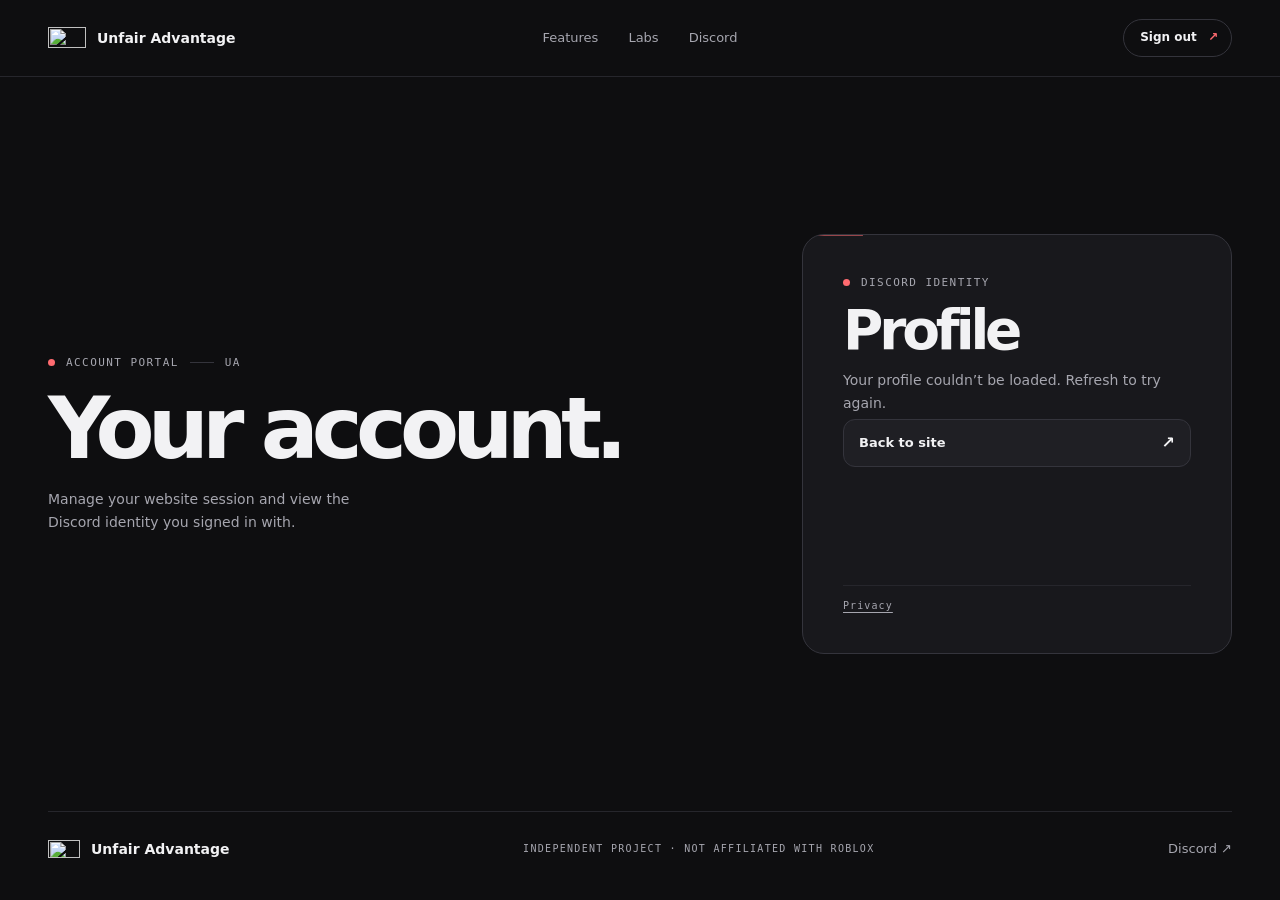
==== account.html @ ab9b1383 "Add files via upload" ====
<!doctype html>
<html lang="en">
<head>
  <meta charset="utf-8">
  <meta name="viewport" content="width=device-width, initial-scale=1">
  <meta name="theme-color" content="#0e0e10">
  <meta name="robots" content="noindex">
  <title>Account — Unfair Advantage</title>
  <link rel="icon" href="assets/ua-mark.png" type="image/png">
  <link rel="stylesheet" href="site.css">
  <link rel="stylesheet" href="motion.css">
  <link rel="stylesheet" href="login.css">
  <script defer src="account.js"></script>
</head>
<body class="login-page">
  <a class="skip" href="#main">Skip to content</a>
  <header class="site-header"><div class="wrap head-inner">
    <a class="brand" href="index.html"><img src="assets/ua-mark.png" alt="" width="38" height="21"> <span>Unfair Advantage</span></a>
    <nav aria-label="Main navigation"><a href="index.html#features">Features</a><a href="index.html#labs">Labs</a><a href="index.html#discord">Discord</a></nav>
    <form class="head-signout" method="post" action="/auth/logout"><button class="head-action" type="submit">Sign out <span aria-hidden="true">↗</span></button></form>
  </div></header>
  <main class="wrap account-layout profile-layout" id="main">
    <div class="profile-head">
      <p class="eyebrow intro" style="--step:0"><span class="signal"></span> ACCOUNT PORTAL <span class="eyebrow-rule"></span> UA</p>
      <h1 class="intro" style="--step:1">Your account.</h1>
      <p class="account-copy intro" style="--step:2">Manage your website session and view the Discord identity you signed in with.</p>
    </div>
    <section class="account-card intro" style="--step:3" aria-labelledby="profile-title">
      <div>
        <p class="eyebrow account-kicker"><span class="signal"></span> DISCORD IDENTITY</p>
        <h2 id="profile-title">Profile</h2>
        <p id="profile-status" class="account-copy" role="status">Loading your account…</p>
        <dl id="profile-details" class="profile-details" hidden>
          <div><dt>Display name</dt><dd id="profile-name"></dd></div>
          <div><dt>Username</dt><dd id="profile-user"></dd></div>
          <div><dt>Member since</dt><dd id="profile-joined"></dd></div>
        </dl>
        <a class="button secondary account-action" href="index.html">Back to site <span aria-hidden="true">↗</span></a>
      </div>
      <p class="account-status"><a href="privacy.html">Privacy</a></p>
      <noscript><p class="account-copy">Enable JavaScript to view your profile. Sign out still works without it.</p></noscript>
    </section>
  </main>
  <footer class="wrap footer"><a class="brand" href="index.html"><img src="assets/ua-mark.png" alt="" width="32" height="18"> <span>Unfair Advantage</span></a><span>INDEPENDENT PROJECT · NOT AFFILIATED WITH ROBLOX</span><a class="back" href="https://discord.gg/B6msymERJM" target="_blank" rel="noopener noreferrer">Discord ↗</a></footer>
</body>
</html>
---- site.css ----
@font-face{font-family:Montserrat;src:url('assets/montserrat.woff2') format('woff2');font-style:normal;font-weight:500 600;font-display:swap}
:root{color-scheme:dark;--bg:#0e0e10;--surface:#18181c;--raised:#1f1f24;--line:#26262c;--strong:#34343c;--text:#f2f2f4;--muted:#a6a6af;--dim:#8a8a93;--red:#e11d2a;--signal:#ff6b70;--ease:cubic-bezier(.23,1,.32,1);--sine:cubic-bezier(.39,.575,.565,1);--mono:ui-monospace,Consolas,monospace}
*,*::before,*::after{box-sizing:border-box}
html{scroll-behavior:smooth;scroll-padding-top:30px}
body{margin:0;background:var(--bg);color:var(--text);font:500 15px/1.6 Montserrat,system-ui,sans-serif}
a{color:inherit;text-decoration:none}button,input{font:inherit}button{cursor:pointer}
button:focus-visible,a:focus-visible,input:focus-visible{outline:2px solid var(--signal);outline-offset:4px}
h1,h2,h3,p,figure{margin:0}h1,h2,h3,strong{font-weight:600}
.wrap{width:min(1200px,calc(100% - 96px));margin-inline:auto}
.skip{position:fixed;top:12px;left:12px;z-index:2;background:var(--surface);padding:8px 16px;transform:translateY(-150%)}.skip:focus{transform:none}
.site-header{border-bottom:1px solid var(--line)}.head-inner{min-height:76px;display:grid;grid-template-columns:1fr auto 1fr;align-items:center;gap:26px}
.brand{display:inline-flex;align-items:center;gap:11px;width:fit-content;font-size:14px;font-weight:600;white-space:nowrap}.brand img,.console-header>img{object-fit:contain}.brand-gap{display:inline}
nav{display:flex;gap:30px}nav a,.back{font-size:13px;color:var(--muted);transition:color 140ms var(--sine)}nav a:hover,.back:hover{color:var(--text)}
.head-action{justify-self:end;border:1px solid var(--strong);border-radius:100px;padding:8px 13px 8px 16px;font-size:12px;font-weight:600;white-space:nowrap;transition:background 140ms var(--sine),border-color 140ms var(--sine)}.head-action:hover{background:var(--surface);border-color:var(--dim)}.head-action span{margin-left:7px;color:var(--signal)}
.hero{min-height:560px;display:grid;grid-template-columns:1fr .99fr;align-items:center;gap:clamp(28px,5vw,76px);padding-block:62px 56px}
.eyebrow,.blueprint-head,figcaption,.screen-head,.screen-foot,.console-label,.card-index,.footer>span{font:500 11px/1.4 var(--mono);letter-spacing:.13em;color:var(--muted)}
.eyebrow{display:flex;align-items:center;gap:11px}.signal{width:7px;height:7px;background:var(--signal);border-radius:50%}.eyebrow-rule{width:24px;height:1px;background:var(--strong)}
.hero h1{font-size:clamp(57px,7.8vw,115px);line-height:.94;letter-spacing:-.093em;margin:23px 0 26px}.hero h1 span{color:var(--signal)}
.hero-description{color:var(--muted);font-size:clamp(15px,1.35vw,18px);max-width:395px;line-height:1.7;margin-bottom:29px}
.button{display:inline-flex;align-items:center;justify-content:space-between;gap:20px;min-height:46px;padding:10px 15px;border-radius:12px;font-size:13px;font-weight:600;transition:background 140ms var(--sine),border-color 140ms var(--sine),transform 340ms cubic-bezier(.2,.85,.3,1.36);width:fit-content}.button:active{transform:scale(.95);transition-duration:80ms}.button span{font-size:16px}.primary{background:var(--red);color:#fff;border:1px solid transparent}.primary:hover{background:#c21824}
.blueprint{overflow:hidden;background:#141416;border:1px solid var(--strong);border-radius:22px}.blueprint-head,figcaption{padding:15px 20px;display:flex;align-items:center;justify-content:space-between;gap:12px}.blueprint-head{border-bottom:1px solid var(--line)}figcaption{border-top:1px solid var(--line)}.blueprint-head i{display:inline-block;width:6px;height:6px;border:1px solid var(--signal);margin-right:6px}.hero-trace{width:100%;display:block}.hero-route{stroke-dasharray:1;animation:draw 840ms 240ms var(--ease) both}
.intro{animation:enter 580ms calc(50ms + var(--step,0)*80ms) var(--ease) both}@keyframes enter{from{opacity:0;translate:0 14px}to{opacity:1;translate:0 0}}@keyframes draw{from{stroke-dashoffset:1}to{stroke-dashoffset:0}}
.labs,.preview,.release{padding-block:54px 64px;border-top:1px solid var(--line)}.section-head{margin-bottom:29px}.index{color:var(--signal);min-width:24px}.section-head h2,.release h2{font-size:clamp(32px,4.8vw,62px);letter-spacing:-.066em;line-height:1.03;margin-top:10px}.section-head>p:not(.eyebrow),.release p:not(.eyebrow){color:var(--muted);margin-top:14px;max-width:53ch}
.lab-index{display:grid;grid-template-columns:repeat(3,1fr);gap:12px}.lab-index a{display:grid;align-content:start;position:relative;gap:8px;min-height:155px;padding:19px 44px 19px 20px;background:var(--surface);border:1px solid var(--line);border-radius:18px;transition:background 140ms var(--sine),border-color 140ms var(--sine),translate 260ms var(--ease)}.lab-index a:hover{background:var(--raised);border-color:var(--strong);translate:0 -3px}.lab-index strong{font-size:20px;letter-spacing:-.035em;margin-top:8px}.lab-index a>span:last-child{font-size:13px;color:var(--muted)}.card-arrow{position:absolute;top:16px;right:19px;font-size:17px;color:var(--dim)}.lab-index a:hover .card-arrow{color:var(--signal)}
.console{border-radius:28px;border:1px solid var(--strong);background:#141416;overflow:hidden}.console-header{display:grid;grid-template-columns:1fr auto 1fr;align-items:center;gap:16px;padding:14px 19px;border-bottom:1px solid var(--line)}.console-label{justify-self:end}.tabs{display:flex;position:relative;isolation:isolate;gap:2px;padding:4px;border:1px solid var(--line);border-radius:100px;background:var(--bg)}.tabs button{z-index:1;flex:1 0 auto;white-space:nowrap;min-height:40px;padding:5px 13px;border:0;border-radius:100px;background:none;color:var(--muted);font-size:12px;font-weight:600;transition:color 140ms var(--sine)}.tabs button[aria-selected=true]{color:var(--text);background:var(--raised)}.tabs.enhanced button[aria-selected=true]{background:none}.tab-pill{position:absolute;inset:4px auto 4px 0;border-radius:100px;background:var(--raised);transition:transform 360ms var(--ease),width 360ms var(--ease);width:0}
.console-body{display:grid;grid-template-columns:1.6fr 1fr;gap:16px;padding:16px}.screen,.controls{min-width:0;border:1px solid var(--line);border-radius:18px;background:var(--surface);overflow:hidden}.screen{display:grid;align-content:space-between}.screen-head,.screen-foot{display:flex;justify-content:space-between;padding:14px 16px;gap:6px}.screen-head{border-bottom:1px solid var(--line)}.screen-foot{border-top:1px solid var(--line)}#plot{display:block;width:100%;height:auto}.controls{display:flex;flex-direction:column;padding:23px;align-items:stretch}.controls .eyebrow,#scrub-output{color:var(--signal)}.controls h3{font-size:clamp(22px,3vw,36px);line-height:1.1;letter-spacing:-.05em;margin-top:8px}.controls>p:not(.eyebrow){color:var(--muted);font-size:13px;margin:8px 0 20px;min-height:3.2em}.readout{display:flex;justify-content:space-between;gap:12px;font-size:12px;margin-top:auto}.readout output{font:600 13px/1.6 var(--mono);font-variant-numeric:tabular-nums}.controls input{display:block;width:100%;min-height:40px;margin:1px 0 7px;accent-color:var(--red);cursor:ew-resize}.replay,.secondary{background:var(--raised);color:var(--text);border:1px solid var(--strong)}.replay:hover,.secondary:hover{background:#25252b;border-color:#53535e}.no-script{padding:0 16px 16px;color:var(--muted)}
.release-inner{background:var(--surface);border:1px solid var(--line);border-radius:22px;padding:clamp(20px,5vw,45px);display:flex;justify-content:space-between;gap:22px;align-items:end}.release-inner .button{flex:none}
.footer{border-top:1px solid var(--line);display:flex;align-items:center;justify-content:space-between;gap:16px;padding-block:26px 31px}.footer>span{font-size:10px;text-align:center}.back{white-space:nowrap}
@media(max-width:1000px){.wrap{width:calc(100% - 64px)}.hero{min-height:0}.hero h1{font-size:clamp(48px,8.2vw,92px)}.console-body{grid-template-columns:1.35fr 1fr}}
@media(max-width:740px){.wrap{width:calc(100% - 40px)}.head-inner{min-height:65px;grid-template-columns:1fr auto}.head-inner nav{display:none}.hero{grid-template-columns:1fr;gap:29px;padding-block:46px 37px}.hero h1{font-size:clamp(51px,12.6vw,82px);margin-block:18px}.hero-description{margin-bottom:23px}.blueprint{max-width:540px;width:100%}.labs,.preview,.release{padding-block:35px 44px}.lab-index{grid-template-columns:1fr}.lab-index a{min-height:0;padding:15px 44px 15px 18px;gap:4px}.lab-index strong{margin-top:3px}.console-header{display:flex;justify-content:center;padding:9px 4px}.console-header>img,.console-label{display:none}.console-body{grid-template-columns:1fr;padding:10px;gap:10px}.controls{padding:17px}.controls>p:not(.eyebrow){min-height:0}.release-inner{align-items:start;flex-direction:column}.footer{flex-wrap:wrap}.footer>span{order:3;text-align:left;width:100%}}
@media(max-width:370px){.wrap{width:calc(100% - 28px)}.head-inner{gap:7px}.head-action{padding-inline:8px;font-size:10px}.brand{gap:7px;font-size:12px}.brand img{width:30px}.tabs button{padding-inline:8px}}
@media(prefers-reduced-motion:reduce){html{scroll-behavior:auto}*,*::before,*::after{animation:none!important;transition:none!important}.lab-index a:hover{translate:none}.button:active{transform:none}}
#trace{stroke-dasharray:1}
.scrubber{--progress:42%;position:relative;margin:1px 0 7px;display:grid;align-items:center}
.scrubber::before,.scrubber::after{content:"";position:absolute;left:0;top:50%;height:4px;border-radius:100px;translate:0 -50%;pointer-events:none}
.scrubber::before{width:100%;background:#42424a}.scrubber::after{width:var(--progress);background:var(--signal)}
.scrubber input{appearance:none;position:relative;z-index:1;height:44px;margin:0;background:transparent;border:0;border-radius:8px}
.scrubber input::-webkit-slider-runnable-track{height:4px;background:transparent}.scrubber input::-webkit-slider-thumb{appearance:none;width:16px;height:16px;margin-top:-6px;border:2px solid var(--surface);border-radius:50%;background:var(--signal)}
.scrubber input::-moz-range-track{height:4px;background:transparent}.scrubber input::-moz-range-thumb{box-sizing:border-box;width:16px;height:16px;border:2px solid var(--surface);border-radius:50%;background:var(--signal)}
@media(forced-colors:active){.scrubber::before,.scrubber::after{display:none}.scrubber input{appearance:auto}}
.dash-options{margin-bottom:15px}.pattern-picker,.draw-actions{display:flex;flex-wrap:wrap;gap:6px}.draw-actions{margin-top:7px}.dash-options button{border:1px solid var(--strong);background:var(--raised);color:var(--text);border-radius:9px;padding:6px 9px;font-size:11px;min-height:34px}.dash-options button:hover{background:#25252b}.dash-options button[aria-pressed=true]{border-color:#9d4950;background:#34191e;color:#ff989b}.draw-help{color:var(--muted);font-size:11px;margin-top:7px}.screen #plot.drawing{cursor:crosshair;touch-action:none;outline:1px solid var(--signal);outline-offset:-1px}.replay:disabled{cursor:default;opacity:.5}#replay-label{font-size:inherit}
---- motion.css ----
[hidden]{display:none!important}

@view-transition { navigation:auto; }
::view-transition-old(root){animation:page-out 190ms ease-in both}
::view-transition-new(root){animation:page-in 440ms cubic-bezier(.22,1,.36,1) both}
@keyframes page-out{to{opacity:0;transform:translateY(-5px)}}
@keyframes page-in{from{opacity:0;transform:translateY(12px)}to{opacity:1;transform:none}}

.product-hero{position:relative;isolation:isolate}
.hero-copy,.interface-stage{position:relative;z-index:1}
.title-mask{display:inline-block;overflow:clip;padding:.06em .09em .12em .025em;margin:-.06em -.09em -.12em -.025em;vertical-align:bottom}
.product-hero h1 .title-word,.product-hero h1 .title-mask{color:inherit}
.product-hero h1 .title-accent{color:var(--signal)}
.title-word{display:block;animation:title-seat 830ms 110ms cubic-bezier(.16,1,.3,1) both}
.title-accent .title-word{animation-delay:210ms}
@keyframes title-seat{from{opacity:0;transform:translateY(105%) rotate(4deg)}to{opacity:1;transform:none}}
.hero-action{margin-top:20px}.hero-action span,.head-action span{display:inline-block;transition:transform 270ms var(--ease)}
.hero-action:hover span,.hero-action:focus-visible span{transform:translateY(3px)}
.head-action:hover span,.head-action:focus-visible span{transform:translate(2px,-2px)}
.head-action-back{display:inline-flex;align-items:center;gap:6px;padding-inline:13px}
.head-action-back svg{flex:none;color:var(--signal);transition:transform 270ms var(--ease)}
.head-action-back:hover svg,.head-action-back:focus-visible svg{transform:translateX(-2px)}
@media(max-width:370px){.head-action-back{padding-inline:8px}}
.hero-geometry{position:absolute;z-index:0;inset:0 0 auto auto;width:min(38%,460px);height:auto;pointer-events:none;opacity:.65}
.geometry-grid,.geometry-ring{stroke:#313137;stroke-width:1;animation:geometry-in 850ms 180ms var(--ease) both}.geometry-ring{stroke-dasharray:3 9;transform-origin:center}
.geometry-line{stroke:#a5424a;stroke-width:1.5;stroke-linecap:round;stroke-linejoin:round;stroke-dasharray:1;animation:geometry-draw 1150ms 200ms var(--ease) both}
.geometry-mark{stroke:#6a6970;stroke-width:1;animation:enter 660ms 440ms var(--ease) both}.geometry-node{fill:var(--signal);animation:enter 700ms 430ms var(--ease) both}
@keyframes geometry-in{from{opacity:0;transform:scale(.92)}to{opacity:1;transform:none}}
@keyframes geometry-draw{from{stroke-dashoffset:1}to{stroke-dashoffset:0}}
.stage-index{font:500 10px/1.45 var(--mono);color:var(--dim);letter-spacing:.1em}
.stage-bar::after{content:"";position:absolute;bottom:0;left:0;width:100%;height:1px;background:var(--line);transform-origin:left;animation:stage-rule 960ms 310ms var(--ease) both}
.stage-bar{position:relative}.stage-foot::after{display:none}
@keyframes stage-rule{from{opacity:0;transform:scaleX(.05)}to{opacity:1;transform:none}}
.stage-canvas .hub-window{transform-origin:top left}.stage-canvas .hub-content{overflow:hidden}.stage-canvas .hub-card-open:focus-visible{outline-offset:-2px}
.hub-grid-enter .hub-card{animation:card-land 460ms calc(var(--card-order,0)*26ms) var(--ease) both}
@keyframes card-land{from{opacity:.06;transform:translateY(14px) scale(.984)}to{opacity:1;transform:none}}
.hub-find[open]{animation:find-open 320ms var(--ease) both}@keyframes find-open{from{opacity:0;transform:translateY(-8px) scale(.97)}to{opacity:1;transform:none}}
.lab-index a{overflow:hidden}.lab-index a::after{content:"";position:absolute;left:19px;right:19px;bottom:0;height:1px;background:var(--signal);transform:scaleX(0);transform-origin:left;opacity:0;transition:transform 470ms var(--ease),opacity 240ms var(--ease)}
.lab-index a:hover::after,.lab-index a:focus-visible::after{transform:scaleX(1);opacity:.56}
@media(max-width:740px){.hero-geometry{width:50%;opacity:.36;top:14px}.title-mask{padding-right:.075em;margin-right:-.075em}.product-hero h1{line-height:1.06}}
@media(prefers-reduced-motion:reduce){::view-transition-old(root),::view-transition-new(root){animation:none!important}.head-action-back:hover svg,.head-action-back:focus-visible svg{transform:none}}
---- login.css ----
.account-layout{display:grid;grid-template-columns:1.13fr minmax(0,430px);gap:clamp(30px,8vw,110px);align-items:center;min-height:calc(100svh - 166px);padding-block:clamp(42px,7vw,98px)}
.account-art{min-width:0}.account-artwork{display:grid;position:relative;place-items:center;margin:24px 0 20px;isolation:isolate}.account-artwork svg{width:100%;height:auto}.account-artwork img{position:absolute;width:42%;height:auto;object-fit:contain;animation:mark-in 820ms 180ms var(--ease) both}.account-artwork .geometry-line{stroke-width:1.4}.account-artwork .geometry-node{transform-box:fill-box;transform-origin:center;animation:mark-in 430ms 570ms var(--ease) both}
@keyframes mark-in{from{opacity:0;transform:translateY(9px) scale(.87)}to{opacity:1;transform:none}}
.account-caption,.account-status{font:500 10px/1.45 var(--mono);letter-spacing:.11em;color:var(--muted)}.account-caption{display:flex;justify-content:space-between;gap:10px;border-top:1px solid var(--line);padding-top:12px}
.account-card{position:relative;isolation:isolate;overflow:hidden;min-height:420px;display:flex;flex-direction:column;justify-content:space-between;padding:clamp(22px,4.2vw,40px);border:1px solid var(--strong);border-radius:22px;background:var(--surface)}
.account-card::before{content:"";position:absolute;top:0;left:0;width:100%;height:1px;background:var(--signal);transform:scaleX(.14);transform-origin:left;opacity:.55;animation:account-rule 900ms 280ms var(--ease) both}@keyframes account-rule{0%{transform:scaleX(0);opacity:0}62%{transform:scaleX(.92);opacity:.75}100%{transform:scaleX(.14);opacity:.55}}
.account-card h1,.account-card h2{margin:12px 0 9px;letter-spacing:-.075em;line-height:1.05;font-size:clamp(34px,4.6vw,55px)}.account-copy{color:var(--muted);font-size:14px;line-height:1.6}.account-kicker{color:var(--muted)}
.profile-details{margin:17px 0 16px;display:grid;gap:8px}.profile-details div{display:flex;justify-content:space-between;align-items:center;gap:12px;background:var(--bg);border:1px solid var(--line);border-radius:11px;min-height:49px;padding:9px 12px}.profile-details dt{color:var(--muted);font-size:12px}.profile-details dd{min-width:0;margin:0;text-align:right;overflow-wrap:anywhere;font:500 12px/1.5 var(--mono)}
.account-action{width:100%;min-height:48px;margin-top:5px}.account-status{display:flex;align-items:center;gap:8px;border-top:1px solid var(--line);margin-top:25px;padding-top:13px}.account-status span{width:6px;height:6px;border-radius:50%;background:var(--muted)}
.auth-form{margin-top:25px}.account-notice{background:var(--bg);border:1px solid var(--strong);border-radius:10px;padding:9px 12px;margin-top:14px;color:var(--text);font-size:13px}.account-status a,.privacy-copy a{text-decoration:underline;text-underline-offset:3px}.head-signout{justify-self:end}.head-signout button{color:var(--text);background:transparent}.profile-head h1,.privacy-copy h1{font-size:clamp(39px,7vw,86px);line-height:1.02;letter-spacing:-.08em;margin-block:15px}.profile-head .account-copy{max-width:39ch}.privacy-nav{min-height:70px;display:flex;align-items:center;justify-content:space-between}.privacy-copy{max-width:740px;padding-block:55px}.privacy-copy h2{margin-top:24px;font-size:20px}.privacy-copy p:not(.eyebrow){margin-top:8px;color:var(--muted)}
@media(max-width:740px){.account-layout{grid-template-columns:1fr;gap:25px;max-width:500px}.account-artwork{margin:6px 0}.account-artwork svg{width:min(100%,260px)}.account-artwork img{width:100px}.account-card{min-height:380px}.account-caption{display:none}}
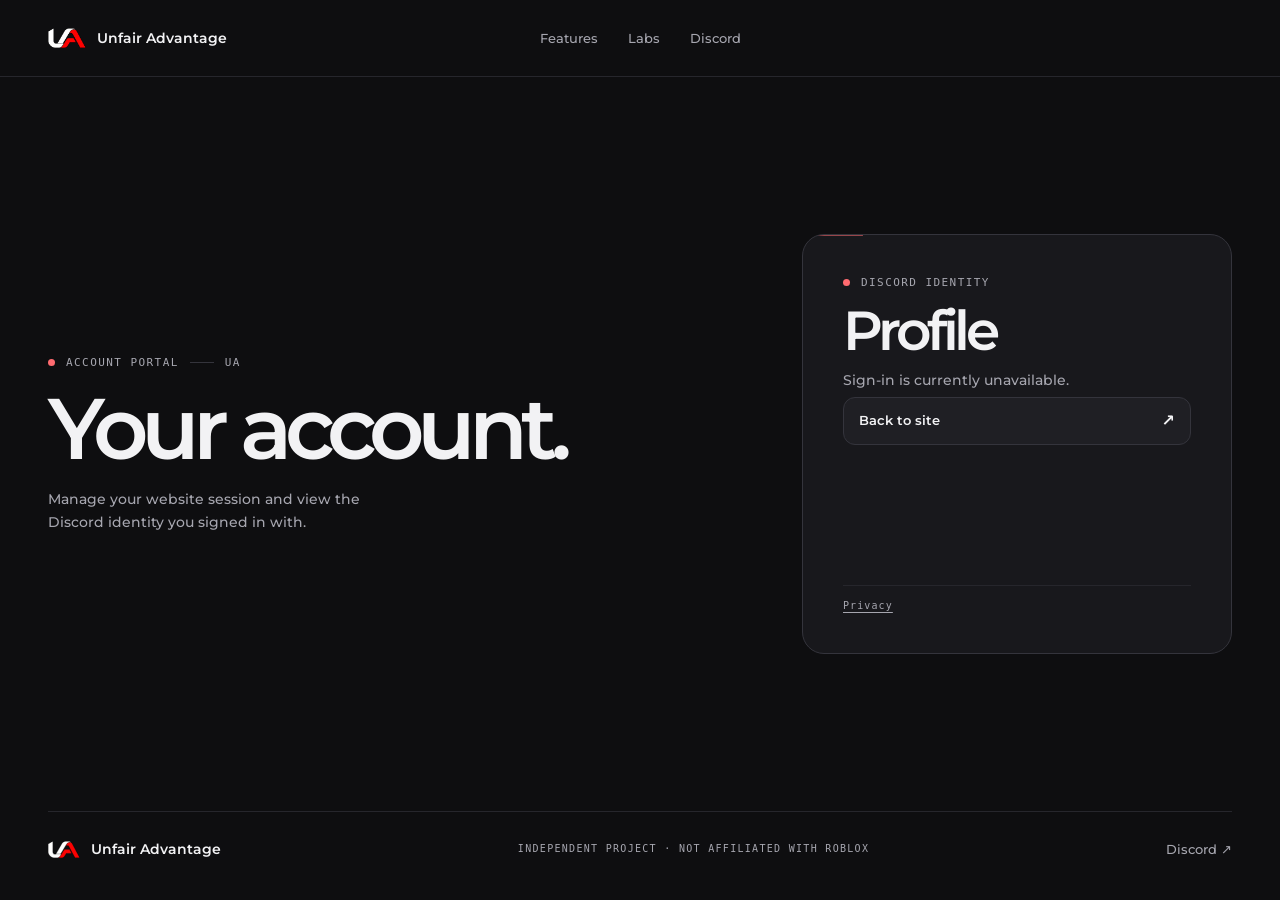
==== commit 6760ed40: "Add files via upload" ====
--- a/account.html
+++ b/account.html
@@ -10,6 +10,8 @@
   <link rel="stylesheet" href="site.css">
   <link rel="stylesheet" href="motion.css">
   <link rel="stylesheet" href="login.css">
+  <script defer src="account-config.js"></script>
+  <script defer src="account-endpoint.js"></script>
   <script defer src="account.js"></script>
 </head>
 <body class="login-page">
@@ -17,7 +19,7 @@
   <header class="site-header"><div class="wrap head-inner">
     <a class="brand" href="index.html"><img src="assets/ua-mark.png" alt="" width="38" height="21"> <span>Unfair Advantage</span></a>
     <nav aria-label="Main navigation"><a href="index.html#features">Features</a><a href="index.html#labs">Labs</a><a href="index.html#discord">Discord</a></nav>
-    <form class="head-signout" method="post" action="/auth/logout"><button class="head-action" type="submit">Sign out <span aria-hidden="true">↗</span></button></form>
+    <form class="head-signout" id="sign-out" method="post" hidden><button class="head-action" type="submit" disabled>Sign out <span aria-hidden="true">↗</span></button></form>
   </div></header>
   <main class="wrap account-layout profile-layout" id="main">
     <div class="profile-head">
@@ -38,7 +40,7 @@
         <a class="button secondary account-action" href="index.html">Back to site <span aria-hidden="true">↗</span></a>
       </div>
       <p class="account-status"><a href="privacy.html">Privacy</a></p>
-      <noscript><p class="account-copy">Enable JavaScript to view your profile. Sign out still works without it.</p></noscript>
+      <noscript><p class="account-copy">Enable JavaScript to use the account portal.</p></noscript>
     </section>
   </main>
   <footer class="wrap footer"><a class="brand" href="index.html"><img src="assets/ua-mark.png" alt="" width="32" height="18"> <span>Unfair Advantage</span></a><span>INDEPENDENT PROJECT · NOT AFFILIATED WITH ROBLOX</span><a class="back" href="https://discord.gg/B6msymERJM" target="_blank" rel="noopener noreferrer">Discord ↗</a></footer>
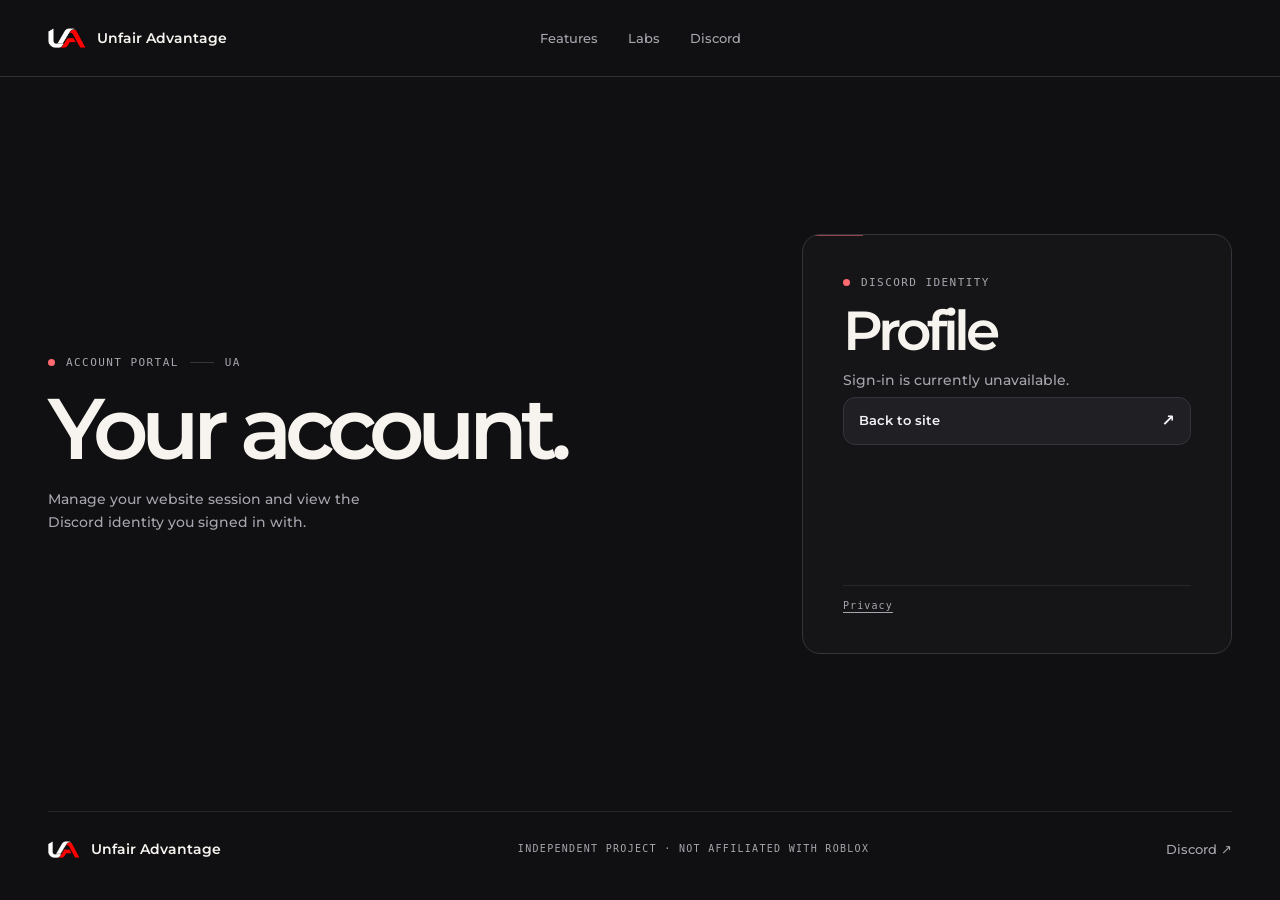
==== commit c9264020: "Add files via upload" ====
--- a/account.html
+++ b/account.html
@@ -1,48 +1 @@
-<!doctype html>
-<html lang="en">
-<head>
-  <meta charset="utf-8">
-  <meta name="viewport" content="width=device-width, initial-scale=1">
-  <meta name="theme-color" content="#0e0e10">
-  <meta name="robots" content="noindex">
-  <title>Account — Unfair Advantage</title>
-  <link rel="icon" href="assets/ua-mark.png" type="image/png">
-  <link rel="stylesheet" href="site.css">
-  <link rel="stylesheet" href="motion.css">
-  <link rel="stylesheet" href="login.css">
-  <script defer src="account-config.js"></script>
-  <script defer src="account-endpoint.js"></script>
-  <script defer src="account.js"></script>
-</head>
-<body class="login-page">
-  <a class="skip" href="#main">Skip to content</a>
-  <header class="site-header"><div class="wrap head-inner">
-    <a class="brand" href="index.html"><img src="assets/ua-mark.png" alt="" width="38" height="21"> <span>Unfair Advantage</span></a>
-    <nav aria-label="Main navigation"><a href="index.html#features">Features</a><a href="index.html#labs">Labs</a><a href="index.html#discord">Discord</a></nav>
-    <form class="head-signout" id="sign-out" method="post" hidden><button class="head-action" type="submit" disabled>Sign out <span aria-hidden="true">↗</span></button></form>
-  </div></header>
-  <main class="wrap account-layout profile-layout" id="main">
-    <div class="profile-head">
-      <p class="eyebrow intro" style="--step:0"><span class="signal"></span> ACCOUNT PORTAL <span class="eyebrow-rule"></span> UA</p>
-      <h1 class="intro" style="--step:1">Your account.</h1>
-      <p class="account-copy intro" style="--step:2">Manage your website session and view the Discord identity you signed in with.</p>
-    </div>
-    <section class="account-card intro" style="--step:3" aria-labelledby="profile-title">
-      <div>
-        <p class="eyebrow account-kicker"><span class="signal"></span> DISCORD IDENTITY</p>
-        <h2 id="profile-title">Profile</h2>
-        <p id="profile-status" class="account-copy" role="status">Loading your account…</p>
-        <dl id="profile-details" class="profile-details" hidden>
-          <div><dt>Display name</dt><dd id="profile-name"></dd></div>
-          <div><dt>Username</dt><dd id="profile-user"></dd></div>
-          <div><dt>Member since</dt><dd id="profile-joined"></dd></div>
-        </dl>
-        <a class="button secondary account-action" href="index.html">Back to site <span aria-hidden="true">↗</span></a>
-      </div>
-      <p class="account-status"><a href="privacy.html">Privacy</a></p>
-      <noscript><p class="account-copy">Enable JavaScript to use the account portal.</p></noscript>
-    </section>
-  </main>
-  <footer class="wrap footer"><a class="brand" href="index.html"><img src="assets/ua-mark.png" alt="" width="32" height="18"> <span>Unfair Advantage</span></a><span>INDEPENDENT PROJECT · NOT AFFILIATED WITH ROBLOX</span><a class="back" href="https://discord.gg/B6msymERJM" target="_blank" rel="noopener noreferrer">Discord ↗</a></footer>
-</body>
-</html>
+<!doctype html> <html lang="en"> <head> <meta charset="utf-8"> <meta name="viewport" content="width=device-width,initial-scale=1"> <meta name="theme-color" content="#0e0e10"> <meta name="robots" content="noindex"> <title>Account — Unfair Advantage</title> <link rel="icon" href="assets/ua-mark.png" type="image/png"> <link rel="stylesheet" href="site.css"> <link rel="stylesheet" href="motion.css"> <link rel="stylesheet" href="login.css"> <link rel="stylesheet" href="editorial.css"> <script defer="defer" src="account-config.js"></script> <script defer="defer" src="account-endpoint.js"></script> <script defer="defer" src="account.js"></script> </head> <body class="login-page"> <a class="skip" href="#main">Skip to content</a> <header class="site-header"><div class="wrap head-inner"> <a class="brand" href="index.html"><img src="assets/ua-mark.png" alt="" width="38" height="21"> <span>Unfair Advantage</span></a> <nav aria-label="Main navigation"><a href="index.html#features">Features</a><a href="index.html#labs">Labs</a><a href="index.html#discord">Discord</a></nav> <form class="head-signout" id="sign-out" method="post" hidden><button class="head-action" type="submit" disabled="disabled">Sign out <span aria-hidden="true">↗</span></button></form> </div></header> <main class="wrap account-layout profile-layout" id="main"> <div class="profile-head"> <p class="eyebrow intro" style="--step:0"><span class="signal"></span> ACCOUNT PORTAL <span class="eyebrow-rule"></span> UA</p> <h1 class="intro" style="--step:1">Your account.</h1> <p class="account-copy intro" style="--step:2">Manage your website session and view the Discord identity you signed in with.</p> </div> <section class="account-card intro" style="--step:3" aria-labelledby="profile-title"> <div> <p class="eyebrow account-kicker"><span class="signal"></span> DISCORD IDENTITY</p> <h2 id="profile-title">Profile</h2> <p id="profile-status" class="account-copy" role="status">Loading your account…</p> <dl id="profile-details" class="profile-details" hidden> <div><dt>Display name</dt><dd id="profile-name"></dd></div> <div><dt>Username</dt><dd id="profile-user"></dd></div> <div><dt>Member since</dt><dd id="profile-joined"></dd></div> </dl> <a class="button secondary account-action" href="index.html">Back to site <span aria-hidden="true">↗</span></a> </div> <p class="account-status"><a href="privacy.html">Privacy</a></p> <noscript><p class="account-copy">Enable JavaScript to use the account portal.</p></noscript> </section> </main> <footer class="wrap footer"><a class="brand" href="index.html"><img src="assets/ua-mark.png" alt="" width="32" height="18"> <span>Unfair Advantage</span></a><span>INDEPENDENT PROJECT · NOT AFFILIATED WITH ROBLOX</span><a class="back" href="https://discord.gg/B6msymERJM" target="_blank" rel="noopener noreferrer">Discord ↗</a></footer> </body> </html> 
--- a/motion.css
+++ b/motion.css
@@ -1,41 +1 @@
-[hidden]{display:none!important}
-
-@view-transition { navigation:auto; }
-::view-transition-old(root){animation:page-out 190ms ease-in both}
-::view-transition-new(root){animation:page-in 440ms cubic-bezier(.22,1,.36,1) both}
-@keyframes page-out{to{opacity:0;transform:translateY(-5px)}}
-@keyframes page-in{from{opacity:0;transform:translateY(12px)}to{opacity:1;transform:none}}
-
-.product-hero{position:relative;isolation:isolate}
-.hero-copy,.interface-stage{position:relative;z-index:1}
-.title-mask{display:inline-block;overflow:clip;padding:.06em .09em .12em .025em;margin:-.06em -.09em -.12em -.025em;vertical-align:bottom}
-.product-hero h1 .title-word,.product-hero h1 .title-mask{color:inherit}
-.product-hero h1 .title-accent{color:var(--signal)}
-.title-word{display:block;animation:title-seat 830ms 110ms cubic-bezier(.16,1,.3,1) both}
-.title-accent .title-word{animation-delay:210ms}
-@keyframes title-seat{from{opacity:0;transform:translateY(105%) rotate(4deg)}to{opacity:1;transform:none}}
-.hero-action{margin-top:20px}.hero-action span,.head-action span{display:inline-block;transition:transform 270ms var(--ease)}
-.hero-action:hover span,.hero-action:focus-visible span{transform:translateY(3px)}
-.head-action:hover span,.head-action:focus-visible span{transform:translate(2px,-2px)}
-.head-action-back{display:inline-flex;align-items:center;gap:6px;padding-inline:13px}
-.head-action-back svg{flex:none;color:var(--signal);transition:transform 270ms var(--ease)}
-.head-action-back:hover svg,.head-action-back:focus-visible svg{transform:translateX(-2px)}
-@media(max-width:370px){.head-action-back{padding-inline:8px}}
-.hero-geometry{position:absolute;z-index:0;inset:0 0 auto auto;width:min(38%,460px);height:auto;pointer-events:none;opacity:.65}
-.geometry-grid,.geometry-ring{stroke:#313137;stroke-width:1;animation:geometry-in 850ms 180ms var(--ease) both}.geometry-ring{stroke-dasharray:3 9;transform-origin:center}
-.geometry-line{stroke:#a5424a;stroke-width:1.5;stroke-linecap:round;stroke-linejoin:round;stroke-dasharray:1;animation:geometry-draw 1150ms 200ms var(--ease) both}
-.geometry-mark{stroke:#6a6970;stroke-width:1;animation:enter 660ms 440ms var(--ease) both}.geometry-node{fill:var(--signal);animation:enter 700ms 430ms var(--ease) both}
-@keyframes geometry-in{from{opacity:0;transform:scale(.92)}to{opacity:1;transform:none}}
-@keyframes geometry-draw{from{stroke-dashoffset:1}to{stroke-dashoffset:0}}
-.stage-index{font:500 10px/1.45 var(--mono);color:var(--dim);letter-spacing:.1em}
-.stage-bar::after{content:"";position:absolute;bottom:0;left:0;width:100%;height:1px;background:var(--line);transform-origin:left;animation:stage-rule 960ms 310ms var(--ease) both}
-.stage-bar{position:relative}.stage-foot::after{display:none}
-@keyframes stage-rule{from{opacity:0;transform:scaleX(.05)}to{opacity:1;transform:none}}
-.stage-canvas .hub-window{transform-origin:top left}.stage-canvas .hub-content{overflow:hidden}.stage-canvas .hub-card-open:focus-visible{outline-offset:-2px}
-.hub-grid-enter .hub-card{animation:card-land 460ms calc(var(--card-order,0)*26ms) var(--ease) both}
-@keyframes card-land{from{opacity:.06;transform:translateY(14px) scale(.984)}to{opacity:1;transform:none}}
-.hub-find[open]{animation:find-open 320ms var(--ease) both}@keyframes find-open{from{opacity:0;transform:translateY(-8px) scale(.97)}to{opacity:1;transform:none}}
-.lab-index a{overflow:hidden}.lab-index a::after{content:"";position:absolute;left:19px;right:19px;bottom:0;height:1px;background:var(--signal);transform:scaleX(0);transform-origin:left;opacity:0;transition:transform 470ms var(--ease),opacity 240ms var(--ease)}
-.lab-index a:hover::after,.lab-index a:focus-visible::after{transform:scaleX(1);opacity:.56}
-@media(max-width:740px){.hero-geometry{width:50%;opacity:.36;top:14px}.title-mask{padding-right:.075em;margin-right:-.075em}.product-hero h1{line-height:1.06}}
-@media(prefers-reduced-motion:reduce){::view-transition-old(root),::view-transition-new(root){animation:none!important}.head-action-back:hover svg,.head-action-back:focus-visible svg{transform:none}}
+[hidden]{display:none!important}@view-transition{navigation:auto}::view-transition-old(root){animation:page-out 190ms ease-in both}::view-transition-new(root){animation:page-in 440ms cubic-bezier(.22,1,.36,1) both}@keyframes page-out{to{opacity:0;transform:translateY(-5px)}}@keyframes page-in{from{opacity:0;transform:translateY(12px)}to{opacity:1;transform:none}}.product-hero{position:relative;isolation:isolate}.hero-copy,.interface-stage{position:relative;z-index:1}.title-mask{display:inline-block;overflow:clip;padding:.06em .09em .12em .025em;margin:-.06em -.09em -.12em -.025em;vertical-align:bottom}.product-hero h1 .title-word,.product-hero h1 .title-mask{color:inherit}.product-hero h1 .title-accent{color:var(--signal)}.title-word{display:block;animation:title-seat 830ms 110ms cubic-bezier(.16,1,.3,1) both}.title-accent .title-word{animation-delay:210ms}@keyframes title-seat{from{opacity:0;transform:translateY(105%) rotate(4deg)}to{opacity:1;transform:none}}.hero-action{margin-top:20px}.hero-action span,.head-action span{display:inline-block;transition:transform 270ms var(--ease)}.hero-action:hover span,.hero-action:focus-visible span{transform:translateY(3px)}.head-action:hover span,.head-action:focus-visible span{transform:translate(2px,-2px)}.head-action-back{display:inline-flex;align-items:center;gap:6px;padding-inline:13px}.head-action-back svg{flex:none;color:var(--signal);transition:transform 270ms var(--ease)}.head-action-back:hover svg,.head-action-back:focus-visible svg{transform:translateX(-2px)}@media(max-width:370px){.head-action-back{padding-inline:8px}}.hero-geometry{position:absolute;z-index:0;inset:0 0 auto auto;width:min(38%,460px);height:auto;pointer-events:none;opacity:.65}.geometry-grid,.geometry-ring{stroke:#313137;stroke-width:1;animation:geometry-in 850ms 180ms var(--ease) both}.geometry-ring{stroke-dasharray:3 9;transform-origin:center}.geometry-line{stroke:#a5424a;stroke-width:1.5;stroke-linecap:round;stroke-linejoin:round;stroke-dasharray:1;animation:geometry-draw 1150ms 200ms var(--ease) both}.geometry-mark{stroke:#6a6970;stroke-width:1;animation:enter 660ms 440ms var(--ease) both}.geometry-node{fill:var(--signal);animation:enter 700ms 430ms var(--ease) both}@keyframes geometry-in{from{opacity:0;transform:scale(.92)}to{opacity:1;transform:none}}@keyframes geometry-draw{from{stroke-dashoffset:1}to{stroke-dashoffset:0}}.stage-index{font:500 10px/1.45 var(--mono);color:var(--dim);letter-spacing:.1em}.stage-bar::after{content:"";position:absolute;bottom:0;left:0;width:100%;height:1px;background:var(--line);transform-origin:left;animation:stage-rule 960ms 310ms var(--ease) both}.stage-bar{position:relative}.stage-foot::after{display:none}@keyframes stage-rule{from{opacity:0;transform:scaleX(.05)}to{opacity:1;transform:none}}.stage-canvas .hub-window{transform-origin:top left}.stage-canvas .hub-content{overflow:hidden}.stage-canvas .hub-card-open:focus-visible{outline-offset:-2px}/* Overlay both states so the section doesn't reflow. Clip the shell instead of shrinking the text. */.stage-canvas{--pill-width:98px;--pill-height:44px;--fold-ease:cubic-bezier(.28,.05,.2,1);--unfold-ease:cubic-bezier(.2,.72,.18,1)}.stage-canvas>.hub-window,.stage-canvas>.hub-pill{grid-area:1/1}.stage-canvas>.hub-window{clip-path:inset(-32px -32px -48px -32px round 22px);transition:clip-path 440ms var(--unfold-ease),opacity 150ms ease-out,visibility 0s}.stage-canvas .hub-header,.stage-canvas .hub-content{transition:opacity 220ms ease-out 95ms,translate 340ms var(--unfold-ease) 75ms}.stage-canvas>.hub-pill{position:relative;z-index:1;width:var(--pill-width);height:var(--pill-height);justify-content:center;opacity:0;visibility:hidden;translate:0 -3px;transition:opacity 150ms ease-out,translate 220ms var(--unfold-ease),visibility 0s linear 150ms}.stage-canvas[data-hub-view=pill]>.hub-window{clip-path:inset(0 calc(100% - var(--pill-width)) calc(100% - var(--pill-height)) 0 round 22px);opacity:0;visibility:hidden;transition:clip-path 325ms var(--fold-ease),opacity 110ms ease-in 230ms,visibility 0s linear 340ms}.stage-canvas[data-hub-view=pill] .hub-header,.stage-canvas[data-hub-view=pill] .hub-content{opacity:0;translate:0 -6px;transition:opacity 105ms ease-out,translate 170ms var(--fold-ease)}.stage-canvas[data-hub-view=pill]>.hub-pill{opacity:1;visibility:visible;translate:none;transition:opacity 165ms ease-out 160ms,translate 240ms var(--unfold-ease) 105ms,visibility 0s}.no-menu-motion .stage-canvas>.hub-window,.no-menu-motion .stage-canvas>.hub-pill,.no-menu-motion .stage-canvas .hub-header,.no-menu-motion .stage-canvas .hub-content{transition:none}.hub-grid-enter .hub-card{animation:card-land 460ms calc(var(--card-order,0)*26ms) var(--ease) both}@keyframes card-land{from{opacity:.06;transform:translateY(14px) scale(.984)}to{opacity:1;transform:none}}.hub-find[open]{animation:find-open 320ms var(--ease) both}@keyframes find-open{from{opacity:0;transform:translateY(-8px) scale(.97)}to{opacity:1;transform:none}}.lab-index a{overflow:hidden}.lab-index a::after{content:"";position:absolute;left:19px;right:19px;bottom:0;height:1px;background:var(--signal);transform:scaleX(0);transform-origin:left;opacity:0;transition:transform 470ms var(--ease),opacity 240ms var(--ease)}.lab-index a:hover::after,.lab-index a:focus-visible::after{transform:scaleX(1);opacity:.56}@media(max-width:740px){.hero-geometry{width:50%;opacity:.36;top:14px}.title-mask{padding-right:.075em;margin-right:-.075em}.product-hero h1{line-height:1.06}}@media(prefers-reduced-motion:reduce){::view-transition-old(root),::view-transition-new(root){animation:none!important}.head-action-back:hover svg,.head-action-back:focus-visible svg{transform:none}}
--- a/editorial.css
+++ b/editorial.css
@@ -0,0 +1 @@
+.editorial-home{--ink:#101012;--paper:#f7f4ef;--plate:#ef484e;--rule:#313135;background:var(--ink);color:var(--paper)}.editorial-home .wrap{width:min(1240px,calc(100% - 96px))}.editorial-home .site-header{border-color:var(--rule)}.editorial-home .skip:not(:focus){opacity:0;clip-path:inset(100%)}.editorial-home .head-inner{min-height:73px}.editorial-home .head-inner nav{gap:clamp(15px,3vw,42px)}.editorial-home nav a{padding-block:8px}.arrow-icon{width:15px;height:15px;fill:none;stroke:currentColor;stroke-width:1.6;stroke-linecap:round;stroke-linejoin:round;flex:none;transition:transform 200ms var(--ease)}.editorial-home .head-action{display:inline-flex;align-items:center;gap:12px;padding-inline:15px}.editorial-home .head-action:hover .arrow-icon,.editorial-home .button:hover .arrow-icon{transform:translate(2px,-2px)}.edition-hero{display:grid;grid-template-columns:minmax(0,1.15fr) minmax(0,1fr);align-items:center;gap:clamp(30px,5vw,80px);padding-block:clamp(52px,7vw,109px) clamp(56px,7vw,95px)}.edition-copy{min-width:0}.edition-eyebrow{letter-spacing:.105em}.edition-eyebrow .signal{flex:none}.edition-copy h1{font-size:clamp(53px,8.15vw,118px);line-height:.97;letter-spacing:-.091em;margin:clamp(17px,2.15vw,35px) 0 clamp(16px,2.2vw,35px)}.edition-copy .title-mask{display:table;padding-bottom:.15em;margin-bottom:-.15em;white-space:nowrap}.edition-copy .title-accent{color:var(--signal)}.edition-description{max-width:39ch;color:var(--muted);font-size:clamp(14px,1.35vw,17px);line-height:1.65}.edition-actions{display:flex;align-items:center;flex-wrap:wrap;gap:13px 22px;margin-top:25px}.edition-actions .button{min-height:49px;padding-inline:16px;gap:23px}.edition-link{color:var(--muted);font-weight:600;font-size:12px;padding:10px 0;transition:color 140ms var(--sine)}.edition-link span{color:var(--signal);display:inline-block;margin-left:5px;transition:transform 220ms var(--ease)}.edition-link:is(:hover,:focus-visible){color:var(--paper)}.edition-link:is(:hover,:focus-visible) span{transform:translateY(3px)}.brand-plate{position:relative;isolation:isolate;overflow:hidden;aspect-ratio:1.16;background:var(--plate);color:#210d10;border-radius:16px;animation:plate-in 990ms 100ms cubic-bezier(.16,1,.3,1) both}.plate-grid{position:absolute;inset:0;opacity:.32;background-size:28px 28px;background-image:url("data:image/svg+xml,%3Csvg xmlns='http://www.w3.org/2000/svg' width='28' height='28'%3E%3Cpath d='M0 .5h28M.5 0v28' stroke='%23731923' fill='none'/%3E%3C/svg%3E")}.plate-art{position:absolute;inset:0;display:block;width:100%;height:100%;overflow:visible}.plate-label,.plate-caption{position:absolute;z-index:2;display:flex;justify-content:space-between;align-items:center;gap:10px;left:18px;right:18px;padding:10px 0;font:600 10px/1.35 var(--mono);letter-spacing:.075em;color:inherit}.plate-label{top:5px;border-bottom:1px solid #691b24}.plate-caption{bottom:5px;border-top:1px solid #691b24}.plate-label i{display:inline-block;width:7px;height:7px;background:#240e10;margin-right:5px}.plate-mark{position:absolute;inset:0;margin:auto;width:35%;height:auto;animation:plate-type 710ms 410ms var(--ease) both}.plate-construction{opacity:.62;animation:plate-type 600ms 220ms var(--ease) both}.plate-panel{animation:plate-type 890ms 260ms var(--ease) both}.plate-trace{stroke-dasharray:1;animation:geometry-draw 1150ms 510ms var(--ease) both}@keyframes plate-in{from{opacity:.3;clip-path:inset(0 0 0 100% round 16px)}to{opacity:1;clip-path:inset(0 0 0 0 round 16px)}}@keyframes plate-type{from{opacity:0;translate:0 9px}to{translate:0 0}}.editorial-home .edition-section{border-top:1px solid var(--rule);padding-block:clamp(40px,6.8vw,86px)}.editorial-home .interface-stage{margin-inline:auto}.edition-head{display:grid;grid-template-columns:minmax(0,1fr) minmax(0,.43fr);align-items:end;gap:14px 32px;margin-bottom:clamp(24px,4vw,46px)}.edition-head h2,.editorial-home .release h2{font-size:clamp(38px,5.75vw,82px);line-height:.99;letter-spacing:-.082em;margin-top:12px;text-wrap:balance}.edition-head>p{align-self:end;justify-self:end;color:var(--muted);max-width:31ch;margin:0 0 4px;font-size:14px;line-height:1.65}.editorial-home .eyebrow .index{display:inline-grid;place-items:center;min-width:24px;min-height:21px;border:1px solid #62363a;border-radius:4px;letter-spacing:0}.instrument{position:relative;border:1px solid var(--rule);border-radius:20px;padding:0 clamp(15px,3vw,36px);background:#151517;isolation:isolate}.instrument::before{content:"";position:absolute;inset:52px 0 44px;z-index:-1;pointer-events:none;opacity:.65;background-size:32px 32px;background-image:url("data:image/svg+xml,%3Csvg xmlns='http://www.w3.org/2000/svg' width='32' height='32'%3E%3Cpath d='M0 .5h32M.5 0v32' stroke='%2327272c' fill='none'/%3E%3C/svg%3E")}.editorial-home .stage-bar{padding-inline:0}.editorial-home .stage-foot{border-top:1px solid var(--line)}.editorial-home .stage-canvas{min-height:clamp(245px,36vw,350px);padding:26px 0;align-items:start}.editorial-home .stage-index,.instrument-code{color:#a6a6af}.editorial-home .console{border-radius:20px;border-color:var(--rule);background:#151517}.editorial-home .console-header{min-height:67px}.editorial-home .console-body{gap:12px;padding:12px;grid-template-columns:1.65fr minmax(265px,1fr)}.editorial-home .screen,.editorial-home .controls{border-radius:13px}.editorial-home .screen{background:#141416}.editorial-home .screen-head,.editorial-home .screen-foot{background:#18181c}.editorial-home #plot{margin:auto 0}.editorial-home .controls{padding:clamp(14px,2.2vw,26px)}.editorial-home .feature-index{gap:14px}.editorial-home .feature-index a{display:grid;grid-template-rows:auto minmax(50px,1fr) auto auto;gap:13px;padding:19px 19px 17px;min-height:204px;border-radius:14px;background:#151517}.editorial-home .feature-index a:hover{background:#1b1b1e;border-color:#634147}.editorial-home .feature-index strong{font-size:clamp(16px,2.1vw,27px);letter-spacing:-.06em;margin:0}.editorial-home .feature-index a>span:last-child{display:flex;justify-content:space-between;align-items:center;border-top:1px solid var(--line);padding-top:8px}.feature-arrow{font-size:17px;line-height:1;color:var(--signal);transition:transform 220ms var(--ease)}.feature-index a:hover .feature-arrow{transform:translate(2px,-2px)}.feature-figure{width:min(172px,100%);height:53px;fill:none}.figure-guides{stroke:#434348;stroke-dasharray:2 4}.figure-ink{stroke:var(--signal);stroke-width:1.6;stroke-linecap:round;stroke-linejoin:round}.feature-figure circle{fill:var(--signal)}.editorial-home .release-inner{position:relative;isolation:isolate;overflow:hidden;background:#211719;border-color:#5b3035;border-radius:16px;padding:clamp(22px,4.2vw,52px)}.editorial-home .release-inner::after{content:"";position:absolute;z-index:-1;pointer-events:none;inset:0 0 0 55%;background-size:40px 40px;opacity:.6;background-image:url("data:image/svg+xml,%3Csvg xmlns='http://www.w3.org/2000/svg' width='40' height='40'%3E%3Cpath d='M0 40 40 0M-10 10 10-10M30 50 50 30' stroke='%2363393d' fill='none'/%3E%3C/svg%3E")}.footer-links{display:flex;gap:14px;flex-wrap:wrap}.editorial-home .footer{border-color:var(--rule)}@media(max-width:1050px){.editorial-home .wrap{width:calc(100% - 66px)}.edition-hero{gap:clamp(24px,4.5vw,55px)}.edition-copy h1{font-size:clamp(49px,8.4vw,91px)}}@media(max-width:800px){.editorial-home .wrap{width:calc(100% - 48px)}.edition-hero{gap:23px}.edition-copy h1{font-size:clamp(46px,8vw,69px)}.plate-label,.plate-caption{left:10px;right:10px;font-size:8px}.editorial-home .stage-canvas{align-items:start}}@media(max-width:690px){.editorial-home .wrap{width:calc(100% - 36px)}.editorial-home .head-inner{min-height:61px}.edition-hero{grid-template-columns:1fr;padding-block:40px 44px;gap:25px}.edition-copy h1{font-size:clamp(49px,12vw,87px)}.edition-actions{margin-top:18px}.brand-plate{aspect-ratio:1.32}.plate-mark{width:32%}.edition-head{grid-template-columns:1fr}.edition-head>p{justify-self:start;max-width:45ch}.editorial-home .console-body{grid-template-columns:1fr;padding:8px;gap:8px}.editorial-home .console-header{min-height:52px}.editorial-home .feature-index{grid-template-columns:1fr;gap:8px}.editorial-home .feature-index a{min-height:0;grid-template:auto auto auto/1fr 1fr;column-gap:8px;padding:14px}.feature-index .feature-figure{grid-column:2;grid-row:1/3;justify-self:end}.feature-index strong{grid-column:1;grid-row:2}.feature-index a>span:last-child{grid-column:1/-1}.editorial-home .stage-canvas{min-height:260px;padding-block:12px}.editorial-home .release-inner{align-items:start;flex-direction:column}}@media(max-width:360px){.editorial-home .wrap{width:calc(100% - 28px)}.edition-copy h1{font-size:clamp(41px,13.3vw,49px)}.editorial-home .head-action{padding-inline:9px;gap:6px}.editorial-home .head-action .arrow-icon{width:12px}.editorial-home .stage-bar .eyebrow,.editorial-home .stage-index{font-size:8px}}@media(max-width:740px){.editorial-home .head-inner{gap:0 12px;padding-top:9px}.editorial-home .head-action{grid-column:2;grid-row:1}.editorial-home .head-inner nav{display:flex;grid-column:1/-1;grid-row:2;gap:23px;margin-top:8px;border-top:1px solid var(--line)}.editorial-home .head-inner nav a{min-height:38px;display:flex;align-items:center;font-size:12px}}@media(prefers-reduced-motion:reduce){.editorial-home .head-action:hover .arrow-icon,.editorial-home .button:hover .arrow-icon,.edition-link:is(:hover,:focus-visible) span,.feature-index a:hover .feature-arrow{transform:none}}.login-page{background:#101012;color:#f7f4ef}.login-page .site-header{border-color:#313135}.login-page .account-layout{gap:clamp(24px,6vw,82px)}.login-page .account-artwork{border-radius:16px;background:#261719;border:1px solid #694047;overflow:hidden}.login-page .account-artwork .geometry-line{stroke:#ff6b70}.login-page .account-artwork .geometry-grid,.login-page .account-artwork .geometry-ring{stroke:#5f3a40}.login-page .account-card{background:#151517;border-radius:18px}.login-page .account-card::before{background:#ff6b70}
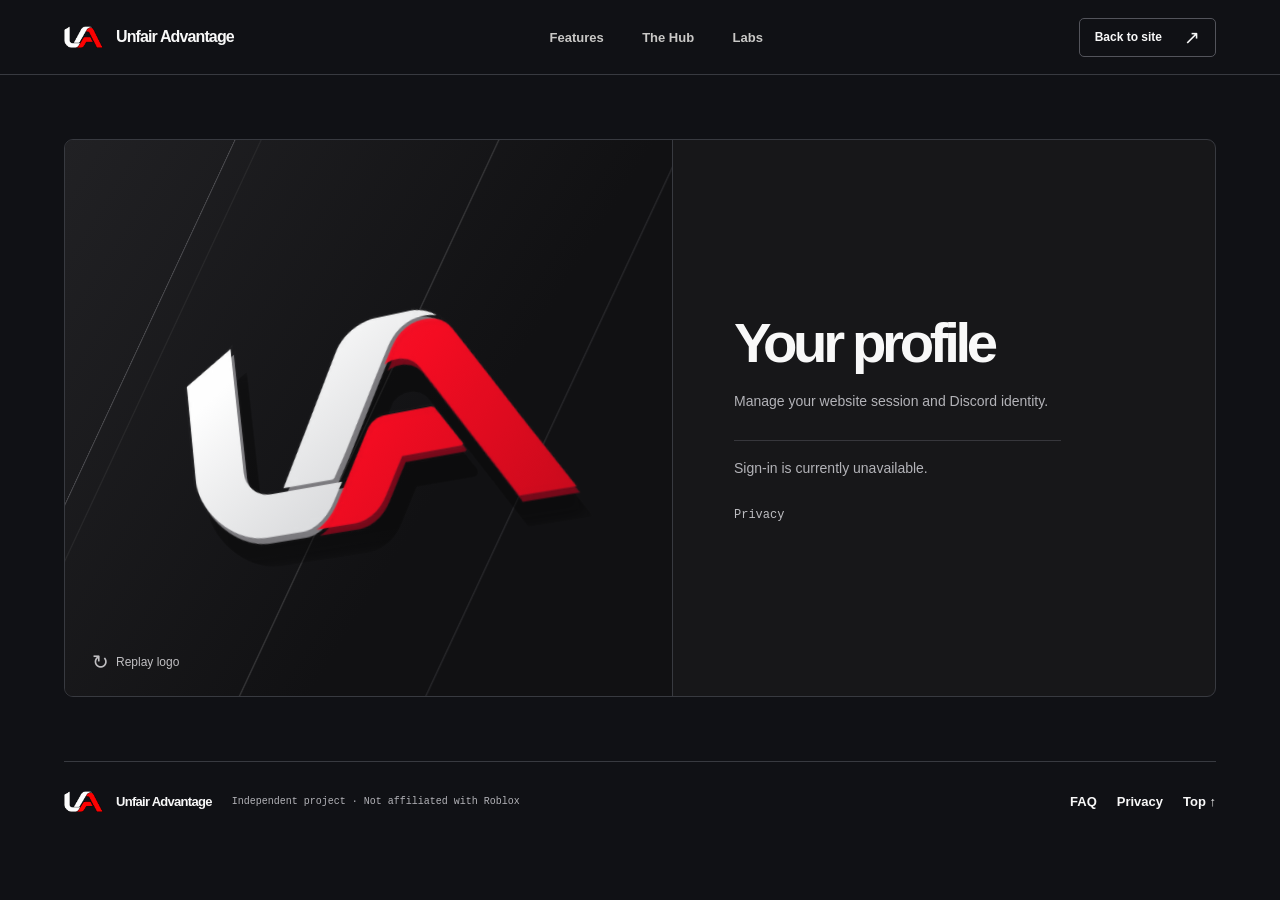
==== commit 76d915df: "Add files via upload" ====
--- a/account.html
+++ b/account.html
@@ -1 +1 @@
-<!doctype html> <html lang="en"> <head> <meta charset="utf-8"> <meta name="viewport" content="width=device-width,initial-scale=1"> <meta name="theme-color" content="#0e0e10"> <meta name="robots" content="noindex"> <title>Account — Unfair Advantage</title> <link rel="icon" href="assets/ua-mark.png" type="image/png"> <link rel="stylesheet" href="site.css"> <link rel="stylesheet" href="motion.css"> <link rel="stylesheet" href="login.css"> <link rel="stylesheet" href="editorial.css"> <script defer="defer" src="account-config.js"></script> <script defer="defer" src="account-endpoint.js"></script> <script defer="defer" src="account.js"></script> </head> <body class="login-page"> <a class="skip" href="#main">Skip to content</a> <header class="site-header"><div class="wrap head-inner"> <a class="brand" href="index.html"><img src="assets/ua-mark.png" alt="" width="38" height="21"> <span>Unfair Advantage</span></a> <nav aria-label="Main navigation"><a href="index.html#features">Features</a><a href="index.html#labs">Labs</a><a href="index.html#discord">Discord</a></nav> <form class="head-signout" id="sign-out" method="post" hidden><button class="head-action" type="submit" disabled="disabled">Sign out <span aria-hidden="true">↗</span></button></form> </div></header> <main class="wrap account-layout profile-layout" id="main"> <div class="profile-head"> <p class="eyebrow intro" style="--step:0"><span class="signal"></span> ACCOUNT PORTAL <span class="eyebrow-rule"></span> UA</p> <h1 class="intro" style="--step:1">Your account.</h1> <p class="account-copy intro" style="--step:2">Manage your website session and view the Discord identity you signed in with.</p> </div> <section class="account-card intro" style="--step:3" aria-labelledby="profile-title"> <div> <p class="eyebrow account-kicker"><span class="signal"></span> DISCORD IDENTITY</p> <h2 id="profile-title">Profile</h2> <p id="profile-status" class="account-copy" role="status">Loading your account…</p> <dl id="profile-details" class="profile-details" hidden> <div><dt>Display name</dt><dd id="profile-name"></dd></div> <div><dt>Username</dt><dd id="profile-user"></dd></div> <div><dt>Member since</dt><dd id="profile-joined"></dd></div> </dl> <a class="button secondary account-action" href="index.html">Back to site <span aria-hidden="true">↗</span></a> </div> <p class="account-status"><a href="privacy.html">Privacy</a></p> <noscript><p class="account-copy">Enable JavaScript to use the account portal.</p></noscript> </section> </main> <footer class="wrap footer"><a class="brand" href="index.html"><img src="assets/ua-mark.png" alt="" width="32" height="18"> <span>Unfair Advantage</span></a><span>INDEPENDENT PROJECT · NOT AFFILIATED WITH ROBLOX</span><a class="back" href="https://discord.gg/B6msymERJM" target="_blank" rel="noopener noreferrer">Discord ↗</a></footer> </body> </html> 
+<!DOCTYPE html><html lang="en"><head><meta charset="utf-8"><meta name="viewport" content="width=device-width, initial-scale=1"><meta name="theme-color" content="#101115"><title>Your profile — Unfair Advantage</title><meta name="description" content="Unfair Advantage website account portal."><link rel="icon" href="assets/ua-mark.png"><link rel="stylesheet" href="impulse.css"><script defer src="account-config.js"></script><script defer src="account-endpoint.js"></script><script defer src="account.js"></script><link rel="stylesheet" href="ua.css"><script src="ua-motion.js" defer></script></head><body id="top"><a class="skip" href="#main">Skip to content</a><header class="mast"><div class="wrap mast-in"><a class="brand" href="index.html#top"><img src="assets/ua-mark.png" alt="" width="41" height="23">Unfair Advantage</a><nav aria-label="Main navigation"><a href="index.html#features">Features</a><a href="index.html#interface">The Hub</a><a href="index.html#labs">Labs</a></nav><a class="access" href="index.html">Back to site <b aria-hidden="true">↗</b></a></div></header><main id="main" class="wrap port"><div class="port-art"><div class="emblem-stage" role="img" aria-label="Unfair Advantage red and white logo"><div class="score-lines" aria-hidden="true"></div><div class="emblem"><div class="ink white"><i></i><b></b></div><div class="ink red"><i></i><b></b></div></div></div><button type="button" class="logo-replay" hidden><span aria-hidden="true">↻</span> Replay logo</button></div><section class="port-content"><h1>Your profile</h1><p>Manage your website session and Discord identity.</p><p class="inset" id="profile-status" role="status">Loading your account…</p><dl id="profile-details" hidden><div><dt>Display name</dt><dd id="profile-name"></dd></div><div><dt>Username</dt><dd id="profile-user"></dd></div><div><dt>Member since</dt><dd id="profile-joined"></dd></div></dl><form method="post" id="sign-out" hidden><button disabled class="cta">Sign out ↗</button></form><noscript><p>Enable JavaScript to use the account portal.</p></noscript><a class="policy-link" href="privacy.html">Privacy</a></section></main><footer class="wrap foot"><a class="brand" href="index.html"><img src="assets/ua-mark.png" alt="" width="41" height="23">Unfair Advantage</a><span>Independent project · Not affiliated with Roblox</span><div><a href="index.html#faq">FAQ</a><a href="privacy.html">Privacy</a><a href="#top">Top ↑</a></div></footer></body></html>
--- a/impulse.css
+++ b/impulse.css
@@ -0,0 +1,14 @@
+@font-face{font-family:Atlas;src:url([data-uri]) format('woff2');font-style:normal;font-weight:100 900;font-display:optional}
+:root{color-scheme:dark;--base:#101115;--text:#f8f8f8;--muted:#b3b3b8;--line:#383a40;--rule:#373a40;--surface:#1b1c21;--strong:#62646b;--signal:#ff3444;--accent:#ff3444;--red:#e5142a;--mono:ui-monospace,SFMono-Regular,Consolas,'Liberation Mono',monospace;--ease:cubic-bezier(.2,.74,.2,1);--sine:ease;--space:clamp(22px,5vw,84px);font-family:Atlas,Arial,sans-serif;background:var(--base);color:var(--text);font-synthesis:none}
+*{box-sizing:border-box}body{margin:0}a{color:inherit;text-decoration:none}button,input{font:inherit;color:inherit}button{cursor:pointer}h1,h2,h3,p,figure{margin:0}button,summary,a,input{touch-action:manipulation}button:focus-visible,a:focus-visible,summary:focus-visible,canvas:focus-visible,input:focus-visible,#plot:focus-visible{outline:2px solid #fc9199;outline-offset:4px}::selection{background:#fa5f6a;color:#141415}[hidden]{display:none!important}.wrap{width:min(calc(100% - 2 * var(--space)),1472px);margin-inline:auto}.skip{position:fixed;left:12px;top:-100px;background:var(--signal);color:#151515;z-index:10;padding:12px}.skip:focus{top:8px}em{color:var(--signal);font-style:normal}.micro,.eyebrow,.stage-index,.instrument-code,.console-label,.screen-head,.screen-foot,.index-strip,.byline,.annotation{font:500 10px/1.45 var(--mono);text-transform:uppercase;letter-spacing:.12em}.mast{background:#101115;border-bottom:1px solid var(--line)}.mast-in{height:74px;display:flex;align-items:center;justify-content:space-between;gap:24px}.brand{display:inline-flex;align-items:center;gap:13px;font-weight:750;font-size:16px;letter-spacing:-.055em}.brand img{object-fit:contain;width:39px}.mast nav{display:flex;gap:clamp(22px,3vw,48px)}.mast nav a,.foot a{font-weight:550;font-size:13px}.mast nav a{color:#c9c8c6;padding:10px 0}.mast nav a:hover,.foot a:hover,.text-cta:hover{color:var(--signal)}.access{display:flex;align-items:center;gap:22px;font-weight:650;font-size:12px;border:1px solid #53545b;padding:9px 15px;border-radius:5px}.access b,.text-cta b,.cta b,.study-title b{font:400 19px/1 Arial,sans-serif}.access:hover{border-color:var(--signal)}
+.hangar{position:relative;isolation:isolate;background:radial-gradient(ellipse at 78% 40%,#25272d 0%,transparent 48%),linear-gradient(114deg,#121317,#121317 43%,#17181d);border-bottom:1px solid var(--line)}.hero{display:grid;grid-template-columns:minmax(0,1.04fr) minmax(0,1fr);align-items:center;gap:clamp(26px,4.8vw,76px);padding-block:clamp(50px,5.2vw,88px) clamp(34px,4.7vw,74px)}.hero-copy{position:relative;z-index:1}.eyebrow-line{display:flex;gap:12px;align-items:center;color:#ef9ea4}.eyebrow-line i{width:23px;height:2px;background:#ff3444;box-shadow:6px 4px 0 -0.55px #ff3444}.hero h1{font-size:clamp(68px,7.5vw,128px);letter-spacing:-.091em;line-height:.91;font-weight:700;margin:29px 0 26px}.hero h1 span{display:block}.hero h1 em{padding-left:.027em}.lede{font-size:clamp(15px,1.22vw,20px);line-height:1.66;color:#c0bfc1;max-width:44ch;letter-spacing:-.022em}.hero-actions{display:flex;gap:clamp(19px,2.3vw,40px);align-items:center;margin-top:30px}.cta,.text-cta{display:inline-flex;align-items:center;justify-content:space-between;gap:24px;border:0;font-size:13px;font-weight:720;line-height:1.3;letter-spacing:-.015em}.cta{min-height:48px;padding:12px 17px;border-radius:5px;color:#100306;background:var(--signal);transition:background .2s,transform .2s}.cta:hover{background:#ff5361;transform:translateY(-2px)}.cta b{transition:transform .25s}.cta:hover b{transform:translate(2px,-2px)}.text-cta{gap:12px;border-bottom:1px solid #686668;padding:9px 0}.byline{display:flex;align-items:center;gap:12px;margin-top:clamp(27px,3.8vw,64px);color:#a5a5aa;font-size:9px}.stripes{width:27px;height:10px;background:repeating-linear-gradient(115deg,transparent 0 3px,#99999e 3px 5px)}
+.specimen{position:relative;margin:0;min-width:0;isolation:isolate}.spec-top,.spec-foot,.model-readout{display:flex;align-items:center;gap:14px}.spec-top{border-top:1px solid #55545a;padding-top:12px}.object-id{color:#adadae;font:10px var(--mono);line-height:1.15;letter-spacing:.08em;border-right:1px solid #53545a;padding-right:12px}.object-id b{display:block;color:#eeefeb;font-size:19px;font-weight:500;letter-spacing:-.04em}.spec-top .micro{display:block;color:#a6a7ad;font-size:8px}.spec-top strong{font-weight:600;letter-spacing:-.025em;font-size:14px}.obj-glyph{margin-left:auto;font:25px/1 var(--mono);color:#b0afb4}.render-box{position:relative;width:100%;aspect-ratio:1.45;isolation:isolate}.reticle,.render-box canvas,.render-poster{position:absolute;inset:0;width:100%;height:100%}.reticle{color:#72727a;opacity:.8}.render-poster{object-fit:contain}.rendering .render-poster{visibility:hidden}.render-box canvas{touch-action:pan-y;cursor:grab}.render-box canvas:active{cursor:grabbing}.annotation{position:absolute;pointer-events:none;font-size:8px;color:#c2a0a2;background:#1c1d20;padding:1px 4px}.note-a{top:15%;right:10%}.note-b{bottom:14%;left:5%}.model-readout{justify-content:space-between;color:#a6a6b0;margin-bottom:6px}.model-readout .micro{font-size:8px}.gesture::before{content:'↔';font:16px/1 var(--mono);margin-right:7px;color:#fa6d78}.pause{font:10px var(--mono);color:#b6b6be;border:0;background:none;min-height:28px}.pause:hover{color:#fff}.spec-foot{border-top:1px solid #4d4c52;justify-content:space-between;padding-top:10px}.spec-foot>.micro{color:#a5a5ae;font-size:9px}.view-name{font-weight:500;color:#f6b9bd;margin-left:9px}.modes{display:flex;gap:2px;background:#111215;border:1px solid #3d3f45;padding:3px;border-radius:7px}.modes button{border:1px solid transparent;border-radius:4px;background:none;color:#a8a9b0;font:11px var(--mono);padding:5px 10px;min-height:29px}.modes button[aria-pressed=true]{color:#fca1a7;border-color:#683135;background:#301f20}.index-strip{display:flex;align-items:center;justify-content:space-between;border-top:1px solid var(--line);min-height:49px;gap:15px;font-size:9px;color:#b6b5ba}.index-strip i,.signal{display:inline-block;width:6px;height:6px;background:var(--signal);border-radius:50%;margin-right:6px}.index-strip b{font-weight:400;color:#eee}.index-strip a:hover{color:var(--signal)}
+.block{padding-block:clamp(49px,5.6vw,94px) 0;scroll-margin-top:18px}.secthead{display:flex;align-items:flex-end;justify-content:space-between;gap:32px;margin-bottom:26px}.tag{color:#ed868d}.tag:before{content:'';display:inline-block;vertical-align:middle;width:18px;height:1px;background:var(--signal);margin-right:9px}.block h2,.broadcast h2,.policy h1,.port h1{font-size:clamp(38px,4.4vw,80px);font-weight:640;letter-spacing:-.075em;line-height:1.04;margin-top:13px}.secthead>p,.broadcast p:not(.tag),.policy p:not(.tag),.port-content>p:not(.tag){font-size:14px;line-height:1.65;color:var(--muted);max-width:42ch}.catalog{display:grid;grid-template-columns:repeat(3,minmax(0,1fr));gap:12px;perspective:1100px}.study{isolation:isolate;position:relative;display:flex;min-width:0;flex-direction:column;padding:clamp(17px,1.8vw,31px);border:1px solid #3d3e43;border-radius:8px;overflow:hidden;background:radial-gradient(ellipse at 60% 48%,#272727,transparent 60%),#191a1e;transition:transform .48s var(--ease),border-color .3s}.study img{width:100%;height:clamp(102px,10vw,160px);transition:transform .55s var(--ease);object-fit:contain}.study-1{background:radial-gradient(ellipse at 60% 48%,#282828,transparent 60%),#191a1e}.study-1 img{filter:saturate(.65) hue-rotate(13deg)}.study-2 img{filter:grayscale(.8)}.study-top,.study-title{display:flex;justify-content:space-between;align-items:center}.study-top{font-size:9px;letter-spacing:.09em;color:#c5c5c5}.study-top>span+span{color:#a5a4ab}.study-title{font-weight:650;font-size:clamp(21px,2.2vw,35px);letter-spacing:-.058em}.study-title b{display:grid;place-items:center;width:32px;height:32px;border:1px solid #535256;border-radius:50%;color:#f5a2a8;transition:background .25s}.study-detail{font-size:12px;margin-top:5px;color:var(--muted)}.study:is(:focus-visible,:hover){border-color:#976165;transform:rotateX(2deg) translateY(-4px)}.study:is(:focus-visible,:hover) img{transform:scale(1.12) rotate(-4deg)}.study:is(:focus-visible,:hover) b{background:#3d2325}
+.instrument,.console{border:1px solid var(--line);border-radius:9px;background:#17181d;overflow:hidden;min-width:0}.stage-bar,.console-header,.screen-head,.screen-foot,.readout{display:flex;justify-content:space-between;align-items:center;gap:10px}.stage-bar,.console-header{padding:14px 20px;border-bottom:1px solid var(--line)}.stage-index,.console-label,.instrument-code{color:var(--muted);font-size:9px}.stage-canvas{min-height:310px;padding:clamp(20px,4vw,64px);place-items:center;display:grid;background:radial-gradient(ellipse at 50% 70%,#42414855,transparent 64%),radial-gradient(#45444a 1px,transparent 1px) 0 0/18px 18px,#1a1b20}.stage-foot{border-bottom:0;border-top:1px solid var(--line);min-height:44px}.hub-window{max-width:100%;border:1px solid #44464c}.hub-header>img,.console-header>img,.hub-pill img{filter:none}.block .hub-detail-top h2{font-size:15px;margin:0;line-height:1.3;letter-spacing:-.03em}.hub-card-open,.hub-switch,.hub-icon,.hub-search,.hub-nav button{font-family:inherit}.block .hub-window .hub-nav{max-width:100%}.console-header{justify-content:flex-start;gap:18px}.console-label{margin-left:auto}.tabs{display:flex;position:relative;gap:2px;isolation:isolate}.tabs button,.draw-actions button,.pattern-picker button,.replay{border:1px solid var(--line);background:#202127;border-radius:5px;padding:8px 11px;font-size:12px;min-height:36px}.tabs button{position:relative;background:none;border-color:transparent;color:#b4b3b6}.tab-pill{display:none}.tabs button[aria-selected=true]{background:#342021;border-color:#793c40}.console-body{display:grid;grid-template-columns:minmax(0,1.2fr) minmax(0,.8fr)}.screen{min-width:0;display:grid}.screen-head,.screen-foot{color:#a9a6a8}.workshop .screen-head,.workshop .screen-foot{background:#1a1b20}.workshop #plot{width:100%;height:100%;min-height:210px;align-self:center;background:#15161b}.workshop #plot.drawing{touch-action:none;cursor:crosshair}.workshop #trace{stroke:#fa6670}.workshop #trace-wake,.workshop #draft-ink{stroke:#f6848c}#dash-runner circle{fill:#b92933;stroke:#f87b84}.controls{padding:clamp(19px,2.5vw,41px);border-left:1px solid var(--line)}.workshop .controls{background:#1c1d22}.controls h3{font-size:26px;margin:10px 0 6px;letter-spacing:-.045em}.controls .eyebrow{color:var(--signal)}.controls>p:not(.eyebrow),.draw-help{font-size:13px;line-height:1.55;color:var(--muted)}.draw-help{font-size:11px}.pattern-indicator{background:#342122;border-color:#723e42}.draw-actions{display:flex;gap:9px}.workshop .draw-primary,.workshop .replay{color:#f7c5c9;background:#382425;border-color:#754246}.readout{font:12px var(--mono);margin-top:14px}.scrubber input{width:100%;accent-color:var(--signal);margin:10px 0 15px}.replay{display:flex;align-items:center}.faq-layout{display:grid;grid-template-columns:1fr 1.3fr;gap:40px}.faq-list summary{padding:20px 2px;font-size:15px}.faq-answer p{max-width:65ch}.broadcast{position:relative;overflow:hidden;isolation:isolate;border:1px solid #52383a;border-radius:9px;margin-block:clamp(58px,6vw,100px);padding:clamp(32px,5vw,84px);background:linear-gradient(105deg,#272124,#1d1d21 58%,#312223)}.broadcast .cta{margin-top:20px}.broadcast p:not(.tag){max-width:37ch;margin-top:17px}.broadcast-rings{z-index:-1;position:absolute;inset:0;overflow:hidden}.broadcast-rings:after{content:'';position:absolute;right:-5%;top:-70%;width:60%;height:220%;transform:rotate(-32deg) skewX(-10deg);border-radius:50%;background:repeating-radial-gradient(ellipse at center,transparent 0 14px,#cd5b6380 15px,transparent 16px 22px)}.foot{border-top:1px solid var(--line);padding-block:28px 38px;display:flex;flex-wrap:wrap;align-items:center;gap:20px}.foot>span{font:10px/1.6 var(--mono);color:var(--muted)}.foot>div{margin-left:auto;display:flex;gap:20px}
+.port{min-height:72vh;margin-block:clamp(40px,7vw,110px);display:grid;grid-template-columns:1.05fr 1fr;align-items:center;border:1px solid var(--line);border-radius:9px;overflow:hidden;background:var(--surface)}.port-art{align-self:stretch;display:flex;flex-direction:column;justify-content:space-between;align-items:center;min-width:0;background:radial-gradient(ellipse,#363636,transparent 63%),radial-gradient(#414147 1px,transparent 1px) 0 0/20px 20px,#16171b;border-right:1px solid var(--line)}.port-art img{width:100%;height:auto}.port-code{width:100%;padding:18px;color:var(--muted)}.port-content{padding:clamp(24px,4.8vw,83px)}.port-content>p,.port-content form{margin-top:18px}.inset{border-left:2px solid var(--signal);padding:12px 15px;background:#29272a}.port-content .text-cta{margin-top:17px}.policy-link{display:block;margin-top:28px;font:12px var(--mono);color:#d2aeb1}.policy{max-width:760px;padding-block:70px}.policy h2{margin:38px 0 12px;font-size:23px;letter-spacing:-.045em}.policy p:not(.tag){max-width:70ch}.policy p a{text-decoration:underline;color:#f5979e}.port dl div{padding:10px 0;border-bottom:1px solid var(--line)}.port dt{font:10px var(--mono);color:var(--muted)}.port dd{margin:4px 0 0;overflow-wrap:anywhere}
+@media(prefers-reduced-motion:no-preference){.hero h1 span,.hero .lede,.hero-actions,.byline{animation:unfold .8s var(--ease) both}.hero h1 span:nth-child(2){animation-delay:.08s}.hero .lede{animation-delay:.15s}.hero-actions{animation-delay:.19s}.byline{animation-delay:.23s}.specimen{animation:expose .85s var(--ease) both}@keyframes unfold{from{opacity:.05;transform:perspective(600px) translateY(16px) rotateX(-15deg);clip-path:inset(0 0 48% 0)}to{opacity:1;transform:none;clip-path:inset(-15%)}}@keyframes expose{from{opacity:.1;transform:translateY(7px)}to{opacity:1;transform:none}}}
+@media(max-width:940px){.hero{gap:18px}.hero h1{font-size:7.6vw}.byline{font-size:8px}.hero-actions{gap:15px}.cta,.text-cta{font-size:12px;gap:12px}.console-body{grid-template-columns:1fr 1fr}}
+@media(max-width:740px){.mast-in{height:auto;min-height:59px;flex-wrap:wrap;gap:0;padding-top:11px}.mast nav{order:3;width:100%;justify-content:flex-start;gap:24px;padding:3px 0}.mast nav a{font-size:12px;padding:10px 0}.brand{font-size:15px}.access{margin-left:auto}.hero{grid-template-columns:1fr;gap:25px;padding-top:38px}.hero h1{font-size:clamp(65px,12.8vw,96px);margin:20px 0 17px}.hero-actions{margin-top:19px}.byline{margin-top:21px}.specimen{width:min(100%,540px);justify-self:center}.render-box{aspect-ratio:1.56}.index-strip span:nth-child(2){display:none}.secthead{display:grid;gap:10px}.secthead>p{max-width:53ch}.catalog{gap:8px}.study{padding:12px}.study-top>span+span{display:none}.study-detail{font-size:11px}.study-title{font-size:18px}.study-title b{width:auto;height:auto;border:0}.study img{height:86px}.stage-canvas{padding:18px 8px;min-height:245px}.console-body{grid-template-columns:1fr}.screen{min-height:230px}.controls{border-left:0;border-top:1px solid var(--line)}.console-header{gap:9px;padding-inline:10px}.console-label{display:none}.faq-layout{grid-template-columns:1fr;gap:19px}.faq-layout h2 br{display:none}.broadcast-rings:after{right:-25%;opacity:.4}.foot>div{margin-left:0}.port{grid-template-columns:1fr;min-height:0}.port-art{border-right:0;border-bottom:1px solid var(--line)}.port-art img{width:min(100%,380px)}.port-code{padding:12px}.port-content{padding:27px}.stage-foot .instrument-code{display:none}}
+@media(max-width:480px){:root{--space:18px}.mast .brand{gap:9px}.mast .brand img{width:33px}.hero .lede{font-size:14px}.hero h1{font-size:clamp(53px,13.2vw,67px)}.hero-actions{gap:20px}.hero-actions .cta{min-height:44px}.catalog{grid-template-columns:1fr}.study{display:grid;grid-template-columns:1.12fr .88fr;padding:17px;min-height:125px}.study-top{grid-area:1/1}.study img{grid-area:1/2/4/3;height:95px}.study-title{grid-area:2/1;font-size:24px;justify-content:flex-start;gap:12px}.study-detail{grid-area:3/1}.stage-bar{padding:11px}.console-header>img{display:none}.tabs{width:100%}.tabs button{flex:1;padding-inline:5px}.foot{flex-direction:column;align-items:flex-start}.modes button{min-height:34px}.broadcast h2{font-size:38px}.block h2{font-size:36px}.block .hub-detail-top h2{font-size:14px}}
+.plot-deck{position:relative;min-width:0;min-height:220px;isolation:isolate}.plot-deck #plot{display:block}.plot-deck.spatial-on #plot{opacity:0;pointer-events:none}#spatial{position:absolute;inset:0;width:100%;height:100%;cursor:grab;touch-action:pan-y}#spatial:active{cursor:grabbing}.camera-modes{display:flex;gap:6px}.camera-modes button{background:#202127;border:1px solid var(--line);border-radius:5px;font-size:12px;padding:7px 13px;min-height:36px}.camera-modes button[aria-pressed=true]{color:#fc959d;border-color:#86474c;background:#322122}.cam-help{font-size:11px;line-height:1.55;color:var(--muted);margin:7px 0 13px}
+@media(prefers-reduced-motion:reduce){*,*::before,*::after{scroll-behavior:auto!important;animation-duration:.001ms!important;animation-iteration-count:1!important;transition-duration:.001ms!important}}
--- a/ua.css
+++ b/ua.css
@@ -0,0 +1,35 @@
+:root{--signal:#ff3444;--accent:var(--signal);--red:#de1429;--text:#f8f8f8;--raised:#232327;--bg:#101012;--snap:cubic-bezier(.19,.83,.21,1)}
+.modes{position:relative}.view-cursor{position:absolute;left:0;bottom:4px;height:2px;border-radius:1px;background:var(--signal);pointer-events:none;transition:transform .33s var(--snap),width .33s var(--snap)}
+.port .port-art,.port .emblem-stage{grid-template-columns:minmax(0,1fr);justify-content:stretch}
+.mast img,.hub-header img,.hub-pill img,.console-header img,.brand img{filter:none}.hero h1,.port h1{letter-spacing:-.077em}.eyebrow-line{color:#dedee0}.eyebrow-line i{height:14px;width:4px;transform:skew(-26deg);box-shadow:6px 0 0 #b90e24;background:#fb2739;margin-right:6px}.byline{font-family:inherit;letter-spacing:0;text-transform:none;font-size:12px}.stripes{display:none}.hero-actions>.cta,.port .cta,.broadcast .cta{background:#cb1026;color:white}.hero-actions>.cta:hover,.port .cta:hover,.broadcast .cta:hover{background:#e6142c}.spec-top{border-top:none;padding-top:0}.spec-top strong{font-size:14px;font-weight:540}.spec-top:after{content:'';height:1px;flex:1;background:var(--rule)}.secthead h2,.faq-layout h2,.policy h1,.port h1{margin-top:0}.hero{padding-block:clamp(38px,5vw,74px)}.hangar{background:radial-gradient(ellipse at 78% 45%,#29272b,transparent 48%),#111114}.gesture,.view-name{color:#d4d2d3}.instrument-code:empty,.console-label:empty{display:none}.stage-foot{justify-content:flex-end}.broadcast{background:#18181b;border-color:#38383d}.broadcast-rings:after{top:-14%;right:-6%;width:60%;height:130%;background:#28282d;mask:url(assets/ua-mark.png) center/contain no-repeat;transform:rotate(-7deg);border-radius:0}.port-content .text-cta b{font-size:16px}.small-stage{display:grid;place-items:center;isolation:isolate;perspective:550px;min-height:clamp(105px,11vw,166px);margin-bottom:7px}.study{background:#19191c;transition:transform .32s var(--snap),border-color .18s}.study:hover{border-color:#756469}.study-title b{color:#fff}.study-detail{margin-top:7px}.mini{width:min(86%,240px);height:98px}.keys-mini{display:flex;align-items:center;justify-content:center;gap:8px;transform:rotateX(25deg) rotateZ(-9deg)}.keys-mini kbd{display:grid;place-items:center;width:24%;aspect-ratio:1;border-radius:12%;background:linear-gradient(145deg,#47474c,#222226);border:1px solid #616168;color:#fafafa;font:600 clamp(15px,2vw,28px)/1 Atlas,sans-serif;box-shadow:0 5px 0 #141417,1px 6px 0 #5c5c61,4px 12px 11px #090909ad}.keys-mini kbd:nth-child(2){background:linear-gradient(145deg,#e62a3c,#b60f23);border-color:#ec6370;box-shadow:0 5px 0 #710c17,1px 6px 0 #9c2730,4px 12px 11px #090909ad}.path-mini{overflow:visible;transform:rotate(-7deg)}.path-mini path{fill:none;stroke:#6d6d71;stroke-width:2}.path-mini .path-line{stroke:#ff4656;stroke-width:3.4;stroke-linecap:round;stroke-dasharray:.78 1}.path-mini circle{fill:#19191c;stroke:#d0cdd0;stroke-width:1.5}.switch-mini{display:grid;justify-items:center;align-content:center;gap:11px;transform:rotate(-8deg)}.switch-mini i{position:relative;border:1px solid #616166;border-radius:20px;width:48%;height:16px;background:#222226}.switch-mini i:after{content:'';position:absolute;width:20px;height:8px;border-radius:8px;left:4px;top:3px;background:#ddd}.switch-mini i:nth-child(2){border-color:#b72e3b;background:#741322}.switch-mini i:nth-child(2):after{left:calc(100% - 24px);background:white}
+.port{grid-template-columns:1.12fr 1fr;min-height:clamp(430px,62vh,690px);margin-block:clamp(34px,5vw,86px);background:#171719}.port-art{position:relative;isolation:isolate;display:grid;place-items:center;background:linear-gradient(122deg,#212124,#111113 62%);overflow:hidden;min-width:0}.emblem-stage{align-self:stretch;position:relative;isolation:isolate;display:grid;place-items:center;width:100%;min-height:340px;perspective:920px}.score-lines{position:absolute;inset:-60% 2%;z-index:-1;transform:rotate(25deg);background:linear-gradient(90deg,transparent 9%,#505054 9.1%,transparent 9.3%,transparent 13%,#29292b 13.2%,transparent 13.4%,transparent 50%,#363638 50.2%,transparent 50.45%,transparent 79%,#262629 79.2%,transparent 79.5%)}.emblem{position:relative;width:min(64%,390px);aspect-ratio:512/281;transform-style:preserve-3d;transform:rotateX(calc(11deg + var(--tilt-x,0deg))) rotateY(calc(-14deg + var(--tilt-y,0deg))) rotateZ(-8deg)}.ink,.ink i,.ink b{position:absolute;inset:0;display:block}.ink{transform-style:preserve-3d}.ink i,.ink b{mask:var(--cut) center/100% 100% no-repeat}.ink.white{--cut:url(assets/mark-white.png)}.ink.red{--cut:url(assets/mark-red.png)}.ink i{transform:translate3d(2px,6px,-3px);background:#7a797d}.ink.red i{background:#780819}.ink b{background:linear-gradient(147deg,#fff 16%,#d9dadc 65%,#fff)}.ink.red b{background:linear-gradient(134deg,#ff1b33,#f60b22 52%,#c9091c)}.emblem:before{content:'';position:absolute;inset:0;background:#050505;opacity:.5;filter:blur(9px);transform:translate3d(1%,12%,-22px);mask:url(assets/ua-mark.png) center/contain no-repeat}.logo-replay{position:absolute;bottom:17px;left:19px;padding:7px 8px;border:0;background:none;color:#c0bfc2;display:flex;align-items:center;gap:7px;font:12px Atlas,sans-serif}.logo-replay span{font:20px/1 Arial}.logo-replay:hover{color:white}.port-content{max-width:570px}.port-content h1{font-weight:700}.port-content .inset{background:none;margin-top:27px;border:0;border-top:1px solid #37373c;padding:16px 0 0;font-size:13px}.port-content .policy-link{max-width:fit-content;color:#bdbdc1}
+.mast nav a,.foot>div a,.policy-link,.text-cta{position:relative}.mast nav a:after,.foot>div a:after,.policy-link:after,.text-cta:after{content:'';position:absolute;left:0;right:0;bottom:1px;height:2px;background:#ff3444;transform:scaleX(0);transform-origin:left}.access b,.text-cta b,.brand img,.logo-replay span,.study-title b,.hub-chevron{display:inline-block}.faq-list summary:after{content:'+'!important;color:#f7f7f7;border:none;border-radius:50%;background:#28282d}.faq-list details[open] summary:after{transform:rotate(45deg);background:#a81526}.find-results button:focus-visible{outline-offset:-2px}
+@media(prefers-reduced-motion:no-preference){
+  @keyframes come-in{from{opacity:0;translate:0 9px}to{opacity:1;translate:0 0}}
+  .mast nav a:after,.foot>div a:after,.policy-link:after,.text-cta:after{transition:transform .28s var(--snap)}:is(.mast nav,.foot>div) a:is(:hover,:focus-visible):after,.policy-link:is(:hover,:focus-visible):after,.text-cta:is(:hover,:focus-visible):after{transform:scaleX(1)}
+  .brand img,.access b,.text-cta b,.logo-replay span,.hub-chevron,.study-title b{transition:transform .3s var(--snap)}.brand:is(:hover,:focus-visible) img{transform:skewX(-5deg) translateX(2px)}.access:is(:hover,:focus-visible) b,.text-cta:is(:hover,:focus-visible) b,.study:is(:hover,:focus-visible) .study-title b{transform:translate(2px,-2px)}.logo-replay:hover span{transform:rotate(-60deg)}
+  .port-content>:is(h1,p,form,a,dl),.policy h1,.policy>p,.policy h2,.mast-in>:is(a,nav){animation:come-in .44s var(--snap) backwards}.mast-in>nav,.port-content>p{animation-delay:55ms}.mast-in>.access,.port-content>:is(form,.inset){animation-delay:100ms}.port-content>a{animation-delay:150ms}.port-content .policy-link{animation-delay:180ms}
+  .emblem{transition:transform .19s ease-out}.ink.white{animation:white-seat 1.08s var(--snap) both}.ink.red{animation:red-seat 1.16s .06s var(--snap) both}.score-lines{animation:scribe 1.22s var(--snap) both}.ink b:after{content:'';position:absolute;inset:-30%;background:linear-gradient(112deg,transparent 36%,#fff7 49%,transparent 60%);animation:enamel 1.35s .33s both}@keyframes white-seat{from{opacity:.05;transform:translate3d(-23%,-20%,85px) rotateY(-27deg) rotateZ(-8deg)}65%{opacity:1}to{transform:none}}@keyframes red-seat{from{opacity:.05;transform:translate3d(26%,19%,116px) rotateX(-25deg) rotateZ(10deg)}65%{opacity:1}to{transform:none}}@keyframes enamel{from{transform:translateX(-110%)}to{transform:translateX(120%)}}@keyframes scribe{from{clip-path:inset(0 0 100% 0)}to{clip-path:inset(0)}}
+  .study:is(:hover,:focus-visible) .keys-mini kbd{animation:keystroke .42s var(--snap)}.study:is(:hover,:focus-visible) .keys-mini kbd:nth-child(2){animation-delay:.09s}.study:is(:hover,:focus-visible) .keys-mini kbd:last-child{animation-delay:.17s}@keyframes keystroke{45%{transform:translateY(4px);box-shadow:0 1px 0 #18181b}}
+  .path-line{transition:stroke-dasharray .6s var(--snap)}.study:is(:hover,:focus-visible) .path-line{stroke-dasharray:1 1}.switch-mini i:after{transition:translate .42s var(--snap)}.study:is(:hover,:focus-visible) .switch-mini i:after{translate:9px 0}.study:is(:hover,:focus-visible) .switch-mini i:nth-child(2):after{translate:-9px 0}
+  .modes button,.camera-modes button,.controls button,.pause,.hub-card,.tabs button,.find-results button,.hub-icon,.access,.faq-list summary:after{transition:background-color .18s,border-color .18s,color .18s,transform .22s var(--snap)}.controls button:active,.modes button:active,.access:active,.cta:active,.hub-icon:active{transform:translateY(1px) scale(.98)}.hub-card:focus-within,.hub-card:hover{background:#29292d}.hub-card:hover .hub-chevron{transform:translateX(2px)}.find-results button:hover{transform:translateX(2px)}.hub-find[open]{animation:find-in .22s var(--snap) both;transform-origin:50% 0}@keyframes find-in{from{opacity:0;transform:translateY(-4px) scale(.97)}to{opacity:1;transform:none}}.no-menu-motion *,.no-menu-motion *:after{animation:none!important;transition:none!important}
+  .faq-list details[open] .faq-answer{animation:come-in .25s var(--snap)}.broadcast-rings:after{transition:transform .65s var(--snap)}.broadcast:focus-within .broadcast-rings:after,.broadcast:hover .broadcast-rings:after{transform:rotate(-4deg) translateX(-2%)}
+}
+@media(max-width:740px){.port{grid-template-columns:1fr;min-height:0}.emblem-stage{min-height:clamp(190px,38vw,285px)}.emblem{width:min(44%,270px)}.logo-replay{left:9px;bottom:6px;font-size:11px}.port-content{max-width:none}.port-content .inset{margin-top:15px}.small-stage{min-height:95px}.keys-mini{gap:5px}.switch-mini i{width:62%}}
+@media(max-width:480px){.small-stage{grid-area:1/2/4/3;min-height:77px;margin-bottom:0}.mini{height:74px}.study{align-content:center}.study-title{grid-area:1/1/3/2;align-self:end}.study-detail{align-self:start}.spec-top{padding-top:5px}.logo-replay{min-height:34px}.score-lines{inset:-40% 4%}}
+@media(prefers-reduced-motion:reduce){.logo-replay{display:none}.study:is(:focus-visible,:hover){transform:none}}
+
+.spec-top{flex-wrap:wrap;gap:5px 10px}.spec-top>div{flex:none}.core-aside{display:inline-flex;align-items:center;gap:5px;color:#d5c9ca;font:500 12px/1.45 Atlas,Arial,sans-serif}.core-aside svg{flex:none;color:#ff5363;stroke:currentColor;stroke-linecap:round;stroke-linejoin:round;stroke-width:1.5}.dial-index{stroke:#ff4655;stroke-width:2;transform-origin:280px 207px;transform:rotate(-135deg)}.specimen:has([data-view="1"][aria-pressed="true"]) .dial-index{transform:rotate(-30deg)}.specimen:has([data-view="2"][aria-pressed="true"]) .dial-index{transform:rotate(70deg)}
+/* Keep text opaque from its first paint. Artwork and indicators have independent timelines. */
+body:not(.home) .mast-in>:is(a,nav),.port-content>:is(h1,p,form,a,dl),.policy h1,.policy>p,.policy h2,.hub-find[open]{animation:none}
+body:not(.home) .cta:is(:hover,:active){transform:none}.workshop .tabs button,.workshop .tabs button[aria-selected=true],.hub-nav button,.hub-nav button[aria-pressed=true]{color:#e9e9eb;transition-property:background-color,border-color}
+@supports (interpolate-size:allow-keywords) and selector(details::details-content){.faq-list details::details-content{opacity:1;transition:block-size .32s var(--snap),content-visibility .32s allow-discrete}}
+.faq-list summary{position:relative}.faq-list summary::before{content:"";position:absolute;left:0;right:0;top:-1px;height:1px;background:var(--signal);transform-origin:left;transform:scaleX(0)}.faq-list details[open]>summary::before{transform:scaleX(1)}.faq-list summary::after{flex-shrink:0}.mast nav a{transition:color .17s}
+@media(prefers-reduced-motion:no-preference){
+  @supports (interpolate-size:allow-keywords) and selector(details::details-content){
+    .faq-list{interpolate-size:allow-keywords}.faq-list details::details-content{block-size:0;overflow:clip;opacity:1;transition:block-size .32s var(--snap),content-visibility .32s allow-discrete}.faq-list details[open]::details-content{block-size:auto}.faq-list details[open] .faq-answer{animation:none}
+  }
+  .faq-list summary::before{transition:transform .32s var(--snap)}.faq-list summary::after{transition:transform .32s var(--snap),background-color .22s}.faq-list summary:focus-visible::after,.faq-list summary:hover::after{box-shadow:inset 0 0 0 1px #aa3644}
+  .dial-index{transition:transform .7s var(--snap)}.core-aside svg path{stroke-dasharray:1;animation:note-stroke .45s .18s ease-out backwards}@keyframes note-stroke{from{stroke-dashoffset:1}to{stroke-dashoffset:0}}
+  .mast nav a:after{transform-origin:right}.mast nav a:is(:hover,:focus-visible):after{transform-origin:left}
+}
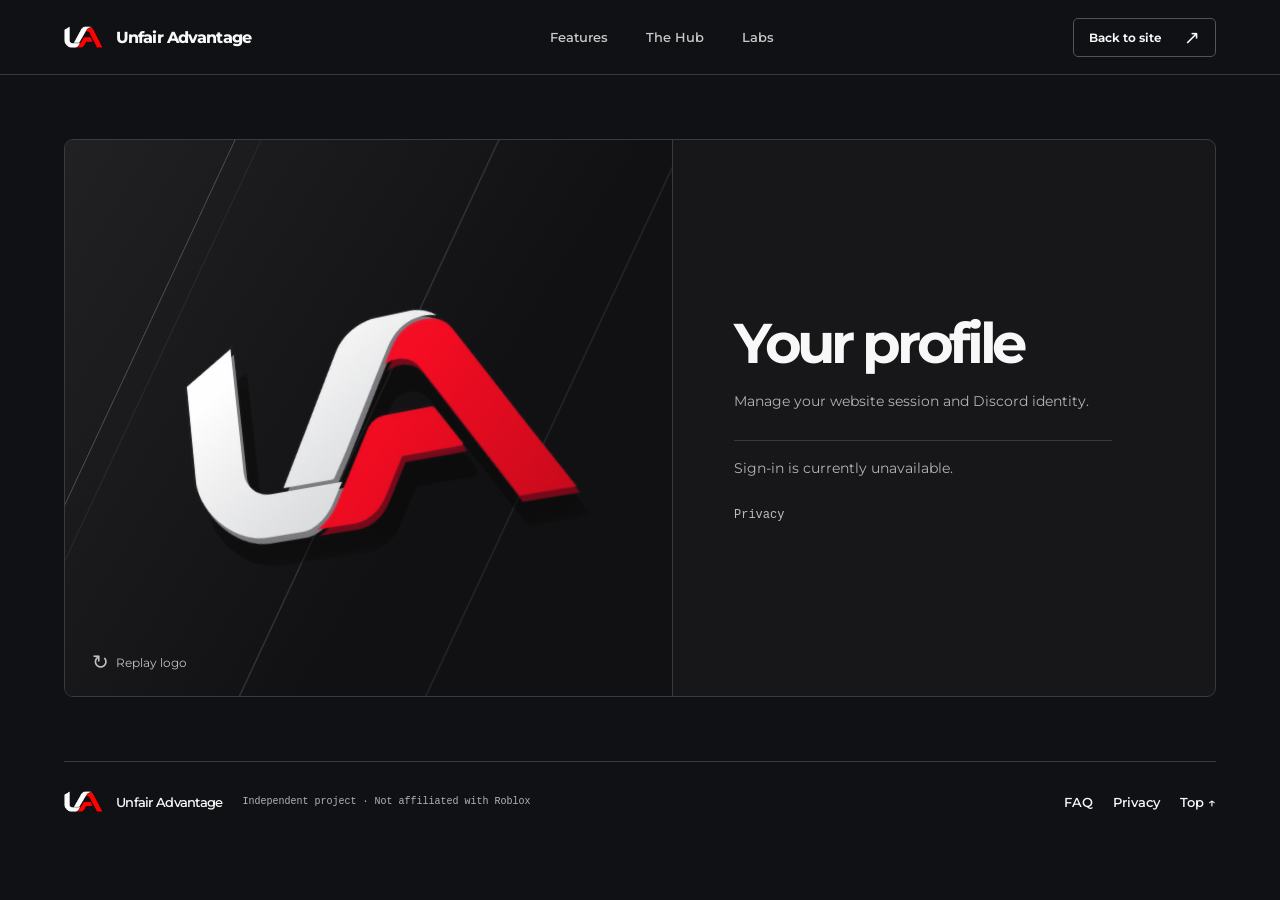
==== commit 0db088ca: "Add files via upload" ====
--- a/account.html
+++ b/account.html
@@ -1 +1 @@
-<!DOCTYPE html><html lang="en"><head><meta charset="utf-8"><meta name="viewport" content="width=device-width, initial-scale=1"><meta name="theme-color" content="#101115"><title>Your profile — Unfair Advantage</title><meta name="description" content="Unfair Advantage website account portal."><link rel="icon" href="assets/ua-mark.png"><link rel="stylesheet" href="impulse.css"><script defer src="account-config.js"></script><script defer src="account-endpoint.js"></script><script defer src="account.js"></script><link rel="stylesheet" href="ua.css"><script src="ua-motion.js" defer></script></head><body id="top"><a class="skip" href="#main">Skip to content</a><header class="mast"><div class="wrap mast-in"><a class="brand" href="index.html#top"><img src="assets/ua-mark.png" alt="" width="41" height="23">Unfair Advantage</a><nav aria-label="Main navigation"><a href="index.html#features">Features</a><a href="index.html#interface">The Hub</a><a href="index.html#labs">Labs</a></nav><a class="access" href="index.html">Back to site <b aria-hidden="true">↗</b></a></div></header><main id="main" class="wrap port"><div class="port-art"><div class="emblem-stage" role="img" aria-label="Unfair Advantage red and white logo"><div class="score-lines" aria-hidden="true"></div><div class="emblem"><div class="ink white"><i></i><b></b></div><div class="ink red"><i></i><b></b></div></div></div><button type="button" class="logo-replay" hidden><span aria-hidden="true">↻</span> Replay logo</button></div><section class="port-content"><h1>Your profile</h1><p>Manage your website session and Discord identity.</p><p class="inset" id="profile-status" role="status">Loading your account…</p><dl id="profile-details" hidden><div><dt>Display name</dt><dd id="profile-name"></dd></div><div><dt>Username</dt><dd id="profile-user"></dd></div><div><dt>Member since</dt><dd id="profile-joined"></dd></div></dl><form method="post" id="sign-out" hidden><button disabled class="cta">Sign out ↗</button></form><noscript><p>Enable JavaScript to use the account portal.</p></noscript><a class="policy-link" href="privacy.html">Privacy</a></section></main><footer class="wrap foot"><a class="brand" href="index.html"><img src="assets/ua-mark.png" alt="" width="41" height="23">Unfair Advantage</a><span>Independent project · Not affiliated with Roblox</span><div><a href="index.html#faq">FAQ</a><a href="privacy.html">Privacy</a><a href="#top">Top ↑</a></div></footer></body></html>+<!DOCTYPE html><html lang="en"><head><meta charset="utf-8"><meta name="viewport" content="width=device-width, initial-scale=1"><meta name="theme-color" content="#101115"><title>Your profile — Unfair Advantage</title><meta name="description" content="Unfair Advantage website account portal."><link rel="icon" href="assets/ua-mark.png"><link rel="preload" href="assets/montserrat.woff2" as="font" type="font/woff2" crossorigin><link rel="stylesheet" href="impulse.css?v=23"><script defer src="account-config.js?v=23"></script><script defer src="account-endpoint.js?v=23"></script><script defer src="account.js?v=23"></script><link rel="stylesheet" href="ua.css?v=23"><script src="ua-motion.js?v=23" defer></script></head><body id="top"><a class="skip" href="#main">Skip to content</a><header class="mast"><div class="wrap mast-in"><a class="brand" href="index.html#top"><img src="assets/ua-mark.png" alt="" width="41" height="23">Unfair Advantage</a><nav aria-label="Main navigation"><a href="index.html#features">Features</a><a href="index.html#interface">The Hub</a><a href="index.html#labs">Labs</a></nav><a class="access" href="index.html">Back to site <b aria-hidden="true">↗</b></a></div></header><main id="main" class="wrap port"><div class="port-art"><div class="emblem-stage" role="img" aria-label="Unfair Advantage red and white logo"><div class="score-lines" aria-hidden="true"></div><div class="emblem"><div class="ink white"><i></i><b></b></div><div class="ink red"><i></i><b></b></div></div></div><button type="button" class="logo-replay" hidden><span aria-hidden="true">↻</span> Replay logo</button></div><section class="port-content"><h1>Your profile</h1><p>Manage your website session and Discord identity.</p><p class="inset" id="profile-status" role="status">Loading your account…</p><dl id="profile-details" hidden><div><dt>Display name</dt><dd id="profile-name"></dd></div><div><dt>Username</dt><dd id="profile-user"></dd></div><div><dt>Member since</dt><dd id="profile-joined"></dd></div></dl><form method="post" id="sign-out" hidden><button disabled class="cta">Sign out ↗</button></form><noscript><p>Enable JavaScript to use the account portal.</p></noscript><a class="policy-link" href="privacy.html">Privacy</a></section></main><footer class="wrap foot"><a class="brand" href="index.html"><img src="assets/ua-mark.png" alt="" width="41" height="23">Unfair Advantage</a><span>Independent project · Not affiliated with Roblox</span><div><a href="index.html#faq">FAQ</a><a href="privacy.html">Privacy</a><a href="#top">Top ↑</a></div></footer></body></html>
--- a/impulse.css
+++ b/impulse.css
@@ -1,5 +1,5 @@
-@font-face{font-family:Atlas;src:url([data-uri]) format('woff2');font-style:normal;font-weight:100 900;font-display:optional}
-:root{color-scheme:dark;--base:#101115;--text:#f8f8f8;--muted:#b3b3b8;--line:#383a40;--rule:#373a40;--surface:#1b1c21;--strong:#62646b;--signal:#ff3444;--accent:#ff3444;--red:#e5142a;--mono:ui-monospace,SFMono-Regular,Consolas,'Liberation Mono',monospace;--ease:cubic-bezier(.2,.74,.2,1);--sine:ease;--space:clamp(22px,5vw,84px);font-family:Atlas,Arial,sans-serif;background:var(--base);color:var(--text);font-synthesis:none}
+@font-face{font-family:Atlas;src:url(assets/montserrat.woff2) format('woff2');font-style:normal;font-weight:100 900;font-display:swap}@font-face{font-family:'Atlas Fallback';src:local('Arial'),local('Helvetica'),local('ArialMT');size-adjust:110.13%;ascent-override:88.08%;descent-override:22.70%;line-gap-override:0%}
+:root{color-scheme:dark;--base:#101115;--text:#f8f8f8;--muted:#b3b3b8;--line:#383a40;--rule:#373a40;--surface:#1b1c21;--strong:#62646b;--signal:#ff3444;--accent:#ff3444;--red:#e5142a;--mono:ui-monospace,SFMono-Regular,Consolas,'Liberation Mono',monospace;--ease:cubic-bezier(.2,.74,.2,1);--sine:ease;--space:clamp(22px,5vw,84px);font-family:Atlas,'Atlas Fallback',Arial,sans-serif;background:var(--base);color:var(--text);font-synthesis:none}
 *{box-sizing:border-box}body{margin:0}a{color:inherit;text-decoration:none}button,input{font:inherit;color:inherit}button{cursor:pointer}h1,h2,h3,p,figure{margin:0}button,summary,a,input{touch-action:manipulation}button:focus-visible,a:focus-visible,summary:focus-visible,canvas:focus-visible,input:focus-visible,#plot:focus-visible{outline:2px solid #fc9199;outline-offset:4px}::selection{background:#fa5f6a;color:#141415}[hidden]{display:none!important}.wrap{width:min(calc(100% - 2 * var(--space)),1472px);margin-inline:auto}.skip{position:fixed;left:12px;top:-100px;background:var(--signal);color:#151515;z-index:10;padding:12px}.skip:focus{top:8px}em{color:var(--signal);font-style:normal}.micro,.eyebrow,.stage-index,.instrument-code,.console-label,.screen-head,.screen-foot,.index-strip,.byline,.annotation{font:500 10px/1.45 var(--mono);text-transform:uppercase;letter-spacing:.12em}.mast{background:#101115;border-bottom:1px solid var(--line)}.mast-in{height:74px;display:flex;align-items:center;justify-content:space-between;gap:24px}.brand{display:inline-flex;align-items:center;gap:13px;font-weight:750;font-size:16px;letter-spacing:-.055em}.brand img{object-fit:contain;width:39px}.mast nav{display:flex;gap:clamp(22px,3vw,48px)}.mast nav a,.foot a{font-weight:550;font-size:13px}.mast nav a{color:#c9c8c6;padding:10px 0}.mast nav a:hover,.foot a:hover,.text-cta:hover{color:var(--signal)}.access{display:flex;align-items:center;gap:22px;font-weight:650;font-size:12px;border:1px solid #53545b;padding:9px 15px;border-radius:5px}.access b,.text-cta b,.cta b,.study-title b{font:400 19px/1 Arial,sans-serif}.access:hover{border-color:var(--signal)}
 .hangar{position:relative;isolation:isolate;background:radial-gradient(ellipse at 78% 40%,#25272d 0%,transparent 48%),linear-gradient(114deg,#121317,#121317 43%,#17181d);border-bottom:1px solid var(--line)}.hero{display:grid;grid-template-columns:minmax(0,1.04fr) minmax(0,1fr);align-items:center;gap:clamp(26px,4.8vw,76px);padding-block:clamp(50px,5.2vw,88px) clamp(34px,4.7vw,74px)}.hero-copy{position:relative;z-index:1}.eyebrow-line{display:flex;gap:12px;align-items:center;color:#ef9ea4}.eyebrow-line i{width:23px;height:2px;background:#ff3444;box-shadow:6px 4px 0 -0.55px #ff3444}.hero h1{font-size:clamp(68px,7.5vw,128px);letter-spacing:-.091em;line-height:.91;font-weight:700;margin:29px 0 26px}.hero h1 span{display:block}.hero h1 em{padding-left:.027em}.lede{font-size:clamp(15px,1.22vw,20px);line-height:1.66;color:#c0bfc1;max-width:44ch;letter-spacing:-.022em}.hero-actions{display:flex;gap:clamp(19px,2.3vw,40px);align-items:center;margin-top:30px}.cta,.text-cta{display:inline-flex;align-items:center;justify-content:space-between;gap:24px;border:0;font-size:13px;font-weight:720;line-height:1.3;letter-spacing:-.015em}.cta{min-height:48px;padding:12px 17px;border-radius:5px;color:#100306;background:var(--signal);transition:background .2s,transform .2s}.cta:hover{background:#ff5361;transform:translateY(-2px)}.cta b{transition:transform .25s}.cta:hover b{transform:translate(2px,-2px)}.text-cta{gap:12px;border-bottom:1px solid #686668;padding:9px 0}.byline{display:flex;align-items:center;gap:12px;margin-top:clamp(27px,3.8vw,64px);color:#a5a5aa;font-size:9px}.stripes{width:27px;height:10px;background:repeating-linear-gradient(115deg,transparent 0 3px,#99999e 3px 5px)}
 .specimen{position:relative;margin:0;min-width:0;isolation:isolate}.spec-top,.spec-foot,.model-readout{display:flex;align-items:center;gap:14px}.spec-top{border-top:1px solid #55545a;padding-top:12px}.object-id{color:#adadae;font:10px var(--mono);line-height:1.15;letter-spacing:.08em;border-right:1px solid #53545a;padding-right:12px}.object-id b{display:block;color:#eeefeb;font-size:19px;font-weight:500;letter-spacing:-.04em}.spec-top .micro{display:block;color:#a6a7ad;font-size:8px}.spec-top strong{font-weight:600;letter-spacing:-.025em;font-size:14px}.obj-glyph{margin-left:auto;font:25px/1 var(--mono);color:#b0afb4}.render-box{position:relative;width:100%;aspect-ratio:1.45;isolation:isolate}.reticle,.render-box canvas,.render-poster{position:absolute;inset:0;width:100%;height:100%}.reticle{color:#72727a;opacity:.8}.render-poster{object-fit:contain}.rendering .render-poster{visibility:hidden}.render-box canvas{touch-action:pan-y;cursor:grab}.render-box canvas:active{cursor:grabbing}.annotation{position:absolute;pointer-events:none;font-size:8px;color:#c2a0a2;background:#1c1d20;padding:1px 4px}.note-a{top:15%;right:10%}.note-b{bottom:14%;left:5%}.model-readout{justify-content:space-between;color:#a6a6b0;margin-bottom:6px}.model-readout .micro{font-size:8px}.gesture::before{content:'↔';font:16px/1 var(--mono);margin-right:7px;color:#fa6d78}.pause{font:10px var(--mono);color:#b6b6be;border:0;background:none;min-height:28px}.pause:hover{color:#fff}.spec-foot{border-top:1px solid #4d4c52;justify-content:space-between;padding-top:10px}.spec-foot>.micro{color:#a5a5ae;font-size:9px}.view-name{font-weight:500;color:#f6b9bd;margin-left:9px}.modes{display:flex;gap:2px;background:#111215;border:1px solid #3d3f45;padding:3px;border-radius:7px}.modes button{border:1px solid transparent;border-radius:4px;background:none;color:#a8a9b0;font:11px var(--mono);padding:5px 10px;min-height:29px}.modes button[aria-pressed=true]{color:#fca1a7;border-color:#683135;background:#301f20}.index-strip{display:flex;align-items:center;justify-content:space-between;border-top:1px solid var(--line);min-height:49px;gap:15px;font-size:9px;color:#b6b5ba}.index-strip i,.signal{display:inline-block;width:6px;height:6px;background:var(--signal);border-radius:50%;margin-right:6px}.index-strip b{font-weight:400;color:#eee}.index-strip a:hover{color:var(--signal)}
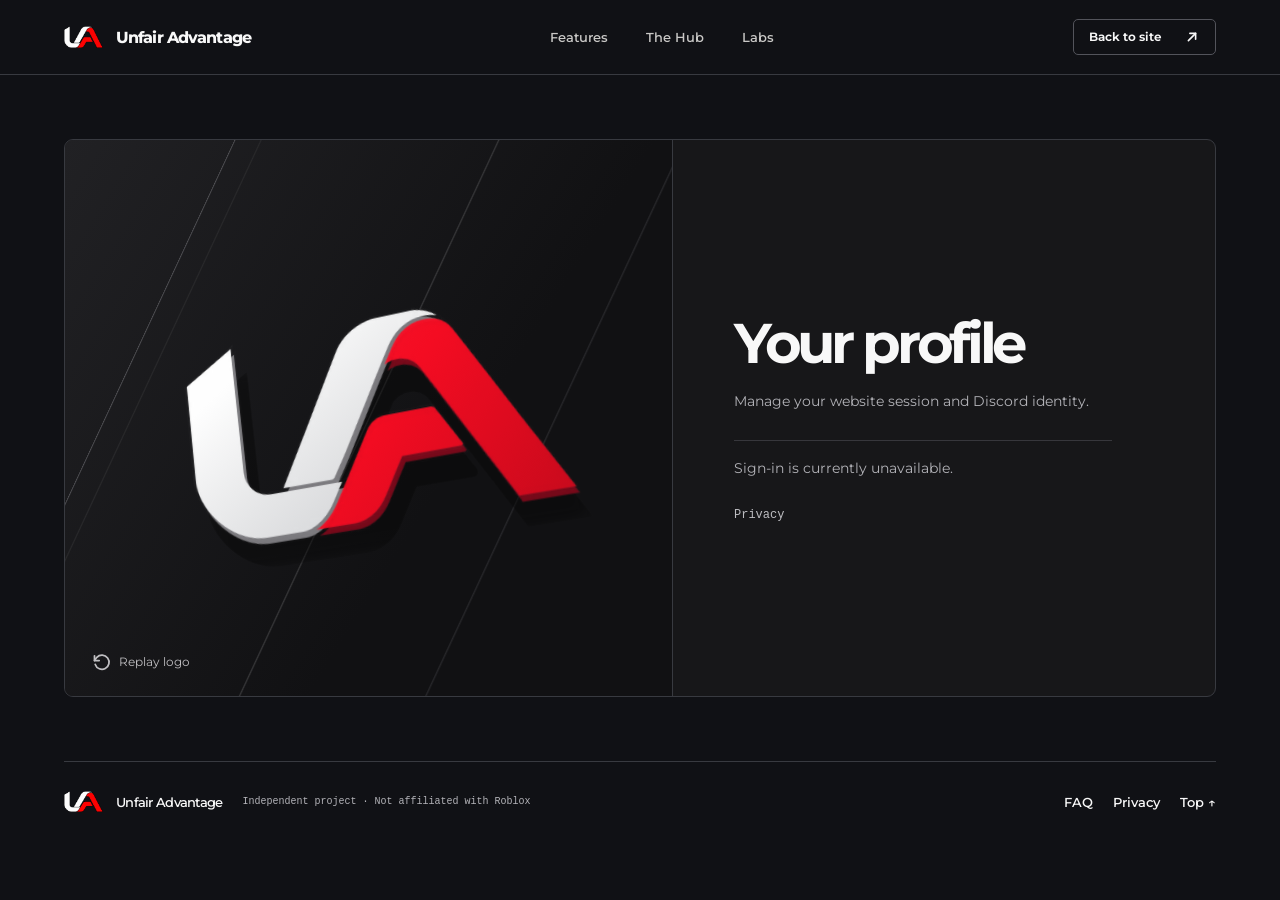
==== commit 507a19a9: "Add files via upload" ====
--- a/account.html
+++ b/account.html
@@ -1 +1 @@
-<!DOCTYPE html><html lang="en"><head><meta charset="utf-8"><meta name="viewport" content="width=device-width, initial-scale=1"><meta name="theme-color" content="#101115"><title>Your profile — Unfair Advantage</title><meta name="description" content="Unfair Advantage website account portal."><link rel="icon" href="assets/ua-mark.png"><link rel="preload" href="assets/montserrat.woff2" as="font" type="font/woff2" crossorigin><link rel="stylesheet" href="impulse.css?v=23"><script defer src="account-config.js?v=23"></script><script defer src="account-endpoint.js?v=23"></script><script defer src="account.js?v=23"></script><link rel="stylesheet" href="ua.css?v=23"><script src="ua-motion.js?v=23" defer></script></head><body id="top"><a class="skip" href="#main">Skip to content</a><header class="mast"><div class="wrap mast-in"><a class="brand" href="index.html#top"><img src="assets/ua-mark.png" alt="" width="41" height="23">Unfair Advantage</a><nav aria-label="Main navigation"><a href="index.html#features">Features</a><a href="index.html#interface">The Hub</a><a href="index.html#labs">Labs</a></nav><a class="access" href="index.html">Back to site <b aria-hidden="true">↗</b></a></div></header><main id="main" class="wrap port"><div class="port-art"><div class="emblem-stage" role="img" aria-label="Unfair Advantage red and white logo"><div class="score-lines" aria-hidden="true"></div><div class="emblem"><div class="ink white"><i></i><b></b></div><div class="ink red"><i></i><b></b></div></div></div><button type="button" class="logo-replay" hidden><span aria-hidden="true">↻</span> Replay logo</button></div><section class="port-content"><h1>Your profile</h1><p>Manage your website session and Discord identity.</p><p class="inset" id="profile-status" role="status">Loading your account…</p><dl id="profile-details" hidden><div><dt>Display name</dt><dd id="profile-name"></dd></div><div><dt>Username</dt><dd id="profile-user"></dd></div><div><dt>Member since</dt><dd id="profile-joined"></dd></div></dl><form method="post" id="sign-out" hidden><button disabled class="cta">Sign out ↗</button></form><noscript><p>Enable JavaScript to use the account portal.</p></noscript><a class="policy-link" href="privacy.html">Privacy</a></section></main><footer class="wrap foot"><a class="brand" href="index.html"><img src="assets/ua-mark.png" alt="" width="41" height="23">Unfair Advantage</a><span>Independent project · Not affiliated with Roblox</span><div><a href="index.html#faq">FAQ</a><a href="privacy.html">Privacy</a><a href="#top">Top ↑</a></div></footer></body></html>+<!DOCTYPE html><html lang="en"><head><meta charset="utf-8"><meta name="viewport" content="width=device-width, initial-scale=1"><meta name="theme-color" content="#101115"><title>Your profile — Unfair Advantage</title><meta name="description" content="Unfair Advantage website account portal."><link rel="icon" href="assets/ua-mark.png"><link rel="preload" href="assets/montserrat.woff2" as="font" type="font/woff2" crossorigin><link rel="stylesheet" href="impulse.css?v=25"><script defer src="account-config.js?v=25"></script><script defer src="account-endpoint.js?v=25"></script><script defer src="account.js?v=25"></script><link rel="stylesheet" href="ua.css?v=25"><script src="ua-motion.js?v=25" defer></script><link rel="stylesheet" href="rotate.css?v=25"><script src="rotate-gate.js?v=25" defer></script></head><body id="top"><div class="rotate-gate" id="rotate-gate" role="alertdialog" aria-modal="true" aria-labelledby="rotate-gate-title" aria-hidden="true"><div class="rotate-stage" aria-hidden="true"><span class="rotate-target"></span><span class="rotate-arc"></span><span class="rotate-arc rotate-arc-in"></span><span class="rotate-phone"><span class="rotate-screen"><i></i><i></i><i></i><i></i><b class="rotate-scan"></b></span><span class="rotate-notch"></span></span></div><h2 id="rotate-gate-title">Turn your phone sideways</h2><p>Unfair Advantage is built for landscape. Rotate your device and this screen goes away.</p><span class="rotate-wait"><i aria-hidden="true"></i>Portrait · waiting for landscape</span></div><a class="skip" href="#main">Skip to content</a><header class="mast"><div class="wrap mast-in"><a class="brand" href="index.html#top"><img src="assets/ua-mark.png" alt="" width="41" height="23">Unfair Advantage</a><nav aria-label="Main navigation"><a href="index.html#features">Features</a><a href="index.html#interface">The Hub</a><a href="index.html#labs">Labs</a></nav><a class="access" href="index.html">Back to site <b class="ico ico-ne" aria-hidden="true"></b></a></div></header><main id="main" class="wrap port"><div class="port-art"><div class="emblem-stage" role="img" aria-label="Unfair Advantage red and white logo"><div class="score-lines" aria-hidden="true"></div><div class="emblem"><div class="ink white"><i></i><b></b></div><div class="ink red"><i></i><b></b></div></div></div><button type="button" class="logo-replay" hidden><span class="ico ico-replay" aria-hidden="true"></span> Replay logo</button></div><section class="port-content"><h1>Your profile</h1><p>Manage your website session and Discord identity.</p><p class="inset" id="profile-status" role="status">Loading your account…</p><dl id="profile-details" hidden><div><dt>Display name</dt><dd id="profile-name"></dd></div><div><dt>Username</dt><dd id="profile-user"></dd></div><div><dt>Member since</dt><dd id="profile-joined"></dd></div></dl><form method="post" id="sign-out" hidden><button disabled class="cta">Sign out <b class="ico ico-ne" aria-hidden="true"></b></button></form><noscript><p>Enable JavaScript to use the account portal.</p></noscript><a class="policy-link" href="privacy.html">Privacy</a></section></main><footer class="wrap foot"><a class="brand" href="index.html"><img src="assets/ua-mark.png" alt="" width="41" height="23">Unfair Advantage</a><span>Independent project · Not affiliated with Roblox</span><div><a href="index.html#faq">FAQ</a><a href="privacy.html">Privacy</a><a href="#top">Top ↑</a></div></footer></body></html>
--- a/impulse.css
+++ b/impulse.css
@@ -1,14 +1,14 @@
 @font-face{font-family:Atlas;src:url(assets/montserrat.woff2) format('woff2');font-style:normal;font-weight:100 900;font-display:swap}@font-face{font-family:'Atlas Fallback';src:local('Arial'),local('Helvetica'),local('ArialMT');size-adjust:110.13%;ascent-override:88.08%;descent-override:22.70%;line-gap-override:0%}
 :root{color-scheme:dark;--base:#101115;--text:#f8f8f8;--muted:#b3b3b8;--line:#383a40;--rule:#373a40;--surface:#1b1c21;--strong:#62646b;--signal:#ff3444;--accent:#ff3444;--red:#e5142a;--mono:ui-monospace,SFMono-Regular,Consolas,'Liberation Mono',monospace;--ease:cubic-bezier(.2,.74,.2,1);--sine:ease;--space:clamp(22px,5vw,84px);font-family:Atlas,'Atlas Fallback',Arial,sans-serif;background:var(--base);color:var(--text);font-synthesis:none}
-*{box-sizing:border-box}body{margin:0}a{color:inherit;text-decoration:none}button,input{font:inherit;color:inherit}button{cursor:pointer}h1,h2,h3,p,figure{margin:0}button,summary,a,input{touch-action:manipulation}button:focus-visible,a:focus-visible,summary:focus-visible,canvas:focus-visible,input:focus-visible,#plot:focus-visible{outline:2px solid #fc9199;outline-offset:4px}::selection{background:#fa5f6a;color:#141415}[hidden]{display:none!important}.wrap{width:min(calc(100% - 2 * var(--space)),1472px);margin-inline:auto}.skip{position:fixed;left:12px;top:-100px;background:var(--signal);color:#151515;z-index:10;padding:12px}.skip:focus{top:8px}em{color:var(--signal);font-style:normal}.micro,.eyebrow,.stage-index,.instrument-code,.console-label,.screen-head,.screen-foot,.index-strip,.byline,.annotation{font:500 10px/1.45 var(--mono);text-transform:uppercase;letter-spacing:.12em}.mast{background:#101115;border-bottom:1px solid var(--line)}.mast-in{height:74px;display:flex;align-items:center;justify-content:space-between;gap:24px}.brand{display:inline-flex;align-items:center;gap:13px;font-weight:750;font-size:16px;letter-spacing:-.055em}.brand img{object-fit:contain;width:39px}.mast nav{display:flex;gap:clamp(22px,3vw,48px)}.mast nav a,.foot a{font-weight:550;font-size:13px}.mast nav a{color:#c9c8c6;padding:10px 0}.mast nav a:hover,.foot a:hover,.text-cta:hover{color:var(--signal)}.access{display:flex;align-items:center;gap:22px;font-weight:650;font-size:12px;border:1px solid #53545b;padding:9px 15px;border-radius:5px}.access b,.text-cta b,.cta b,.study-title b{font:400 19px/1 Arial,sans-serif}.access:hover{border-color:var(--signal)}
+*{box-sizing:border-box}body{margin:0}a{color:inherit;text-decoration:none}button,input{font:inherit;color:inherit}button{cursor:pointer}h1,h2,h3,p,figure{margin:0}button,summary,a,input{touch-action:manipulation}button:focus-visible,a:focus-visible,summary:focus-visible,canvas:focus-visible,input:focus-visible,#plot:focus-visible{outline:2px solid #fc9199;outline-offset:4px}::selection{background:#fa5f6a;color:#141415}[hidden]{display:none!important}.wrap{width:min(calc(100% - 2 * var(--space)),1472px);margin-inline:auto}.skip{position:fixed;left:12px;top:-100px;background:var(--signal);color:#151515;z-index:10;padding:12px}.skip:focus{top:8px}em{color:var(--signal);font-style:normal}.micro,.eyebrow,.stage-index,.instrument-code,.console-label,.screen-head,.screen-foot,.index-strip,.byline,.annotation{font:500 10px/1.45 var(--mono);text-transform:uppercase;letter-spacing:.12em}.mast{background:#101115;border-bottom:1px solid var(--line)}.mast-in{height:74px;display:flex;align-items:center;justify-content:space-between;gap:24px}.brand{display:inline-flex;align-items:center;gap:13px;font-weight:750;font-size:16px;letter-spacing:-.055em}.brand img{object-fit:contain;width:39px}.mast nav{display:flex;gap:clamp(22px,3vw,48px)}.mast nav a,.foot a{font-weight:550;font-size:13px}.mast nav a{color:#c9c8c6;padding:10px 0}.mast nav a:hover,.foot a:hover,.text-cta:hover{color:var(--signal)}.access{display:flex;align-items:center;gap:22px;font-weight:650;font-size:12px;border:1px solid #53545b;padding:9px 15px;border-radius:5px}.access b,.text-cta b,.cta b{font:400 19px/1 Arial,sans-serif}.access:hover{border-color:var(--signal)}
 .hangar{position:relative;isolation:isolate;background:radial-gradient(ellipse at 78% 40%,#25272d 0%,transparent 48%),linear-gradient(114deg,#121317,#121317 43%,#17181d);border-bottom:1px solid var(--line)}.hero{display:grid;grid-template-columns:minmax(0,1.04fr) minmax(0,1fr);align-items:center;gap:clamp(26px,4.8vw,76px);padding-block:clamp(50px,5.2vw,88px) clamp(34px,4.7vw,74px)}.hero-copy{position:relative;z-index:1}.eyebrow-line{display:flex;gap:12px;align-items:center;color:#ef9ea4}.eyebrow-line i{width:23px;height:2px;background:#ff3444;box-shadow:6px 4px 0 -0.55px #ff3444}.hero h1{font-size:clamp(68px,7.5vw,128px);letter-spacing:-.091em;line-height:.91;font-weight:700;margin:29px 0 26px}.hero h1 span{display:block}.hero h1 em{padding-left:.027em}.lede{font-size:clamp(15px,1.22vw,20px);line-height:1.66;color:#c0bfc1;max-width:44ch;letter-spacing:-.022em}.hero-actions{display:flex;gap:clamp(19px,2.3vw,40px);align-items:center;margin-top:30px}.cta,.text-cta{display:inline-flex;align-items:center;justify-content:space-between;gap:24px;border:0;font-size:13px;font-weight:720;line-height:1.3;letter-spacing:-.015em}.cta{min-height:48px;padding:12px 17px;border-radius:5px;color:#100306;background:var(--signal);transition:background .2s,transform .2s}.cta:hover{background:#ff5361;transform:translateY(-2px)}.cta b{transition:transform .25s}.cta:hover b{transform:translate(2px,-2px)}.text-cta{gap:12px;border-bottom:1px solid #686668;padding:9px 0}.byline{display:flex;align-items:center;gap:12px;margin-top:clamp(27px,3.8vw,64px);color:#a5a5aa;font-size:9px}.stripes{width:27px;height:10px;background:repeating-linear-gradient(115deg,transparent 0 3px,#99999e 3px 5px)}
 .specimen{position:relative;margin:0;min-width:0;isolation:isolate}.spec-top,.spec-foot,.model-readout{display:flex;align-items:center;gap:14px}.spec-top{border-top:1px solid #55545a;padding-top:12px}.object-id{color:#adadae;font:10px var(--mono);line-height:1.15;letter-spacing:.08em;border-right:1px solid #53545a;padding-right:12px}.object-id b{display:block;color:#eeefeb;font-size:19px;font-weight:500;letter-spacing:-.04em}.spec-top .micro{display:block;color:#a6a7ad;font-size:8px}.spec-top strong{font-weight:600;letter-spacing:-.025em;font-size:14px}.obj-glyph{margin-left:auto;font:25px/1 var(--mono);color:#b0afb4}.render-box{position:relative;width:100%;aspect-ratio:1.45;isolation:isolate}.reticle,.render-box canvas,.render-poster{position:absolute;inset:0;width:100%;height:100%}.reticle{color:#72727a;opacity:.8}.render-poster{object-fit:contain}.rendering .render-poster{visibility:hidden}.render-box canvas{touch-action:pan-y;cursor:grab}.render-box canvas:active{cursor:grabbing}.annotation{position:absolute;pointer-events:none;font-size:8px;color:#c2a0a2;background:#1c1d20;padding:1px 4px}.note-a{top:15%;right:10%}.note-b{bottom:14%;left:5%}.model-readout{justify-content:space-between;color:#a6a6b0;margin-bottom:6px}.model-readout .micro{font-size:8px}.gesture::before{content:'↔';font:16px/1 var(--mono);margin-right:7px;color:#fa6d78}.pause{font:10px var(--mono);color:#b6b6be;border:0;background:none;min-height:28px}.pause:hover{color:#fff}.spec-foot{border-top:1px solid #4d4c52;justify-content:space-between;padding-top:10px}.spec-foot>.micro{color:#a5a5ae;font-size:9px}.view-name{font-weight:500;color:#f6b9bd;margin-left:9px}.modes{display:flex;gap:2px;background:#111215;border:1px solid #3d3f45;padding:3px;border-radius:7px}.modes button{border:1px solid transparent;border-radius:4px;background:none;color:#a8a9b0;font:11px var(--mono);padding:5px 10px;min-height:29px}.modes button[aria-pressed=true]{color:#fca1a7;border-color:#683135;background:#301f20}.index-strip{display:flex;align-items:center;justify-content:space-between;border-top:1px solid var(--line);min-height:49px;gap:15px;font-size:9px;color:#b6b5ba}.index-strip i,.signal{display:inline-block;width:6px;height:6px;background:var(--signal);border-radius:50%;margin-right:6px}.index-strip b{font-weight:400;color:#eee}.index-strip a:hover{color:var(--signal)}
-.block{padding-block:clamp(49px,5.6vw,94px) 0;scroll-margin-top:18px}.secthead{display:flex;align-items:flex-end;justify-content:space-between;gap:32px;margin-bottom:26px}.tag{color:#ed868d}.tag:before{content:'';display:inline-block;vertical-align:middle;width:18px;height:1px;background:var(--signal);margin-right:9px}.block h2,.broadcast h2,.policy h1,.port h1{font-size:clamp(38px,4.4vw,80px);font-weight:640;letter-spacing:-.075em;line-height:1.04;margin-top:13px}.secthead>p,.broadcast p:not(.tag),.policy p:not(.tag),.port-content>p:not(.tag){font-size:14px;line-height:1.65;color:var(--muted);max-width:42ch}.catalog{display:grid;grid-template-columns:repeat(3,minmax(0,1fr));gap:12px;perspective:1100px}.study{isolation:isolate;position:relative;display:flex;min-width:0;flex-direction:column;padding:clamp(17px,1.8vw,31px);border:1px solid #3d3e43;border-radius:8px;overflow:hidden;background:radial-gradient(ellipse at 60% 48%,#272727,transparent 60%),#191a1e;transition:transform .48s var(--ease),border-color .3s}.study img{width:100%;height:clamp(102px,10vw,160px);transition:transform .55s var(--ease);object-fit:contain}.study-1{background:radial-gradient(ellipse at 60% 48%,#282828,transparent 60%),#191a1e}.study-1 img{filter:saturate(.65) hue-rotate(13deg)}.study-2 img{filter:grayscale(.8)}.study-top,.study-title{display:flex;justify-content:space-between;align-items:center}.study-top{font-size:9px;letter-spacing:.09em;color:#c5c5c5}.study-top>span+span{color:#a5a4ab}.study-title{font-weight:650;font-size:clamp(21px,2.2vw,35px);letter-spacing:-.058em}.study-title b{display:grid;place-items:center;width:32px;height:32px;border:1px solid #535256;border-radius:50%;color:#f5a2a8;transition:background .25s}.study-detail{font-size:12px;margin-top:5px;color:var(--muted)}.study:is(:focus-visible,:hover){border-color:#976165;transform:rotateX(2deg) translateY(-4px)}.study:is(:focus-visible,:hover) img{transform:scale(1.12) rotate(-4deg)}.study:is(:focus-visible,:hover) b{background:#3d2325}
+.block{padding-block:clamp(49px,5.6vw,94px) 0;scroll-margin-top:18px}.secthead{display:flex;align-items:flex-end;justify-content:space-between;gap:32px;margin-bottom:26px}.tag{color:#ed868d}.tag:before{content:'';display:inline-block;vertical-align:middle;width:18px;height:1px;background:var(--signal);margin-right:9px}.block h2,.broadcast h2,.policy h1,.port h1{font-size:clamp(38px,4.4vw,80px);font-weight:640;letter-spacing:-.075em;line-height:1.04;margin-top:13px}.secthead>p,.broadcast p:not(.tag),.policy p:not(.tag),.port-content>p:not(.tag){font-size:14px;line-height:1.65;color:var(--muted);max-width:42ch}.catalog{display:grid;grid-template-columns:repeat(3,minmax(0,1fr));gap:12px;perspective:1100px}.study{isolation:isolate;position:relative;display:flex;min-width:0;flex-direction:column;padding:clamp(17px,1.8vw,31px);border:1px solid #3d3e43;border-radius:8px;overflow:hidden;background:radial-gradient(ellipse at 60% 48%,#272727,transparent 60%),#191a1e;transition:transform .48s var(--ease),border-color .3s}.study img{width:100%;height:clamp(102px,10vw,160px);transition:transform .55s var(--ease);object-fit:contain}.study-1{background:radial-gradient(ellipse at 60% 48%,#282828,transparent 60%),#191a1e}.study-1 img{filter:saturate(.65) hue-rotate(13deg)}.study-2 img{filter:grayscale(.8)}.study-top,.study-title{display:flex;justify-content:space-between;align-items:center}.study-top{font-size:9px;letter-spacing:.09em;color:#c5c5c5}.study-top>span+span{color:#a5a4ab}.study-title{font-weight:650;font-size:clamp(21px,2.2vw,35px);letter-spacing:-.058em}.study-detail{font-size:12px;margin-top:5px;color:var(--muted)}.study:is(:focus-visible,:hover){border-color:#976165;transform:rotateX(2deg) translateY(-4px)}.study:is(:focus-visible,:hover) img{transform:scale(1.12) rotate(-4deg)}
 .instrument,.console{border:1px solid var(--line);border-radius:9px;background:#17181d;overflow:hidden;min-width:0}.stage-bar,.console-header,.screen-head,.screen-foot,.readout{display:flex;justify-content:space-between;align-items:center;gap:10px}.stage-bar,.console-header{padding:14px 20px;border-bottom:1px solid var(--line)}.stage-index,.console-label,.instrument-code{color:var(--muted);font-size:9px}.stage-canvas{min-height:310px;padding:clamp(20px,4vw,64px);place-items:center;display:grid;background:radial-gradient(ellipse at 50% 70%,#42414855,transparent 64%),radial-gradient(#45444a 1px,transparent 1px) 0 0/18px 18px,#1a1b20}.stage-foot{border-bottom:0;border-top:1px solid var(--line);min-height:44px}.hub-window{max-width:100%;border:1px solid #44464c}.hub-header>img,.console-header>img,.hub-pill img{filter:none}.block .hub-detail-top h2{font-size:15px;margin:0;line-height:1.3;letter-spacing:-.03em}.hub-card-open,.hub-switch,.hub-icon,.hub-search,.hub-nav button{font-family:inherit}.block .hub-window .hub-nav{max-width:100%}.console-header{justify-content:flex-start;gap:18px}.console-label{margin-left:auto}.tabs{display:flex;position:relative;gap:2px;isolation:isolate}.tabs button,.draw-actions button,.pattern-picker button,.replay{border:1px solid var(--line);background:#202127;border-radius:5px;padding:8px 11px;font-size:12px;min-height:36px}.tabs button{position:relative;background:none;border-color:transparent;color:#b4b3b6}.tab-pill{display:none}.tabs button[aria-selected=true]{background:#342021;border-color:#793c40}.console-body{display:grid;grid-template-columns:minmax(0,1.2fr) minmax(0,.8fr)}.screen{min-width:0;display:grid}.screen-head,.screen-foot{color:#a9a6a8}.workshop .screen-head,.workshop .screen-foot{background:#1a1b20}.workshop #plot{width:100%;height:100%;min-height:210px;align-self:center;background:#15161b}.workshop #plot.drawing{touch-action:none;cursor:crosshair}.workshop #trace{stroke:#fa6670}.workshop #trace-wake,.workshop #draft-ink{stroke:#f6848c}#dash-runner circle{fill:#b92933;stroke:#f87b84}.controls{padding:clamp(19px,2.5vw,41px);border-left:1px solid var(--line)}.workshop .controls{background:#1c1d22}.controls h3{font-size:26px;margin:10px 0 6px;letter-spacing:-.045em}.controls .eyebrow{color:var(--signal)}.controls>p:not(.eyebrow),.draw-help{font-size:13px;line-height:1.55;color:var(--muted)}.draw-help{font-size:11px}.pattern-indicator{background:#342122;border-color:#723e42}.draw-actions{display:flex;gap:9px}.workshop .draw-primary,.workshop .replay{color:#f7c5c9;background:#382425;border-color:#754246}.readout{font:12px var(--mono);margin-top:14px}.scrubber input{width:100%;accent-color:var(--signal);margin:10px 0 15px}.replay{display:flex;align-items:center}.faq-layout{display:grid;grid-template-columns:1fr 1.3fr;gap:40px}.faq-list summary{padding:20px 2px;font-size:15px}.faq-answer p{max-width:65ch}.broadcast{position:relative;overflow:hidden;isolation:isolate;border:1px solid #52383a;border-radius:9px;margin-block:clamp(58px,6vw,100px);padding:clamp(32px,5vw,84px);background:linear-gradient(105deg,#272124,#1d1d21 58%,#312223)}.broadcast .cta{margin-top:20px}.broadcast p:not(.tag){max-width:37ch;margin-top:17px}.broadcast-rings{z-index:-1;position:absolute;inset:0;overflow:hidden}.broadcast-rings:after{content:'';position:absolute;right:-5%;top:-70%;width:60%;height:220%;transform:rotate(-32deg) skewX(-10deg);border-radius:50%;background:repeating-radial-gradient(ellipse at center,transparent 0 14px,#cd5b6380 15px,transparent 16px 22px)}.foot{border-top:1px solid var(--line);padding-block:28px 38px;display:flex;flex-wrap:wrap;align-items:center;gap:20px}.foot>span{font:10px/1.6 var(--mono);color:var(--muted)}.foot>div{margin-left:auto;display:flex;gap:20px}
 .port{min-height:72vh;margin-block:clamp(40px,7vw,110px);display:grid;grid-template-columns:1.05fr 1fr;align-items:center;border:1px solid var(--line);border-radius:9px;overflow:hidden;background:var(--surface)}.port-art{align-self:stretch;display:flex;flex-direction:column;justify-content:space-between;align-items:center;min-width:0;background:radial-gradient(ellipse,#363636,transparent 63%),radial-gradient(#414147 1px,transparent 1px) 0 0/20px 20px,#16171b;border-right:1px solid var(--line)}.port-art img{width:100%;height:auto}.port-code{width:100%;padding:18px;color:var(--muted)}.port-content{padding:clamp(24px,4.8vw,83px)}.port-content>p,.port-content form{margin-top:18px}.inset{border-left:2px solid var(--signal);padding:12px 15px;background:#29272a}.port-content .text-cta{margin-top:17px}.policy-link{display:block;margin-top:28px;font:12px var(--mono);color:#d2aeb1}.policy{max-width:760px;padding-block:70px}.policy h2{margin:38px 0 12px;font-size:23px;letter-spacing:-.045em}.policy p:not(.tag){max-width:70ch}.policy p a{text-decoration:underline;color:#f5979e}.port dl div{padding:10px 0;border-bottom:1px solid var(--line)}.port dt{font:10px var(--mono);color:var(--muted)}.port dd{margin:4px 0 0;overflow-wrap:anywhere}
 @media(prefers-reduced-motion:no-preference){.hero h1 span,.hero .lede,.hero-actions,.byline{animation:unfold .8s var(--ease) both}.hero h1 span:nth-child(2){animation-delay:.08s}.hero .lede{animation-delay:.15s}.hero-actions{animation-delay:.19s}.byline{animation-delay:.23s}.specimen{animation:expose .85s var(--ease) both}@keyframes unfold{from{opacity:.05;transform:perspective(600px) translateY(16px) rotateX(-15deg);clip-path:inset(0 0 48% 0)}to{opacity:1;transform:none;clip-path:inset(-15%)}}@keyframes expose{from{opacity:.1;transform:translateY(7px)}to{opacity:1;transform:none}}}
 @media(max-width:940px){.hero{gap:18px}.hero h1{font-size:7.6vw}.byline{font-size:8px}.hero-actions{gap:15px}.cta,.text-cta{font-size:12px;gap:12px}.console-body{grid-template-columns:1fr 1fr}}
-@media(max-width:740px){.mast-in{height:auto;min-height:59px;flex-wrap:wrap;gap:0;padding-top:11px}.mast nav{order:3;width:100%;justify-content:flex-start;gap:24px;padding:3px 0}.mast nav a{font-size:12px;padding:10px 0}.brand{font-size:15px}.access{margin-left:auto}.hero{grid-template-columns:1fr;gap:25px;padding-top:38px}.hero h1{font-size:clamp(65px,12.8vw,96px);margin:20px 0 17px}.hero-actions{margin-top:19px}.byline{margin-top:21px}.specimen{width:min(100%,540px);justify-self:center}.render-box{aspect-ratio:1.56}.index-strip span:nth-child(2){display:none}.secthead{display:grid;gap:10px}.secthead>p{max-width:53ch}.catalog{gap:8px}.study{padding:12px}.study-top>span+span{display:none}.study-detail{font-size:11px}.study-title{font-size:18px}.study-title b{width:auto;height:auto;border:0}.study img{height:86px}.stage-canvas{padding:18px 8px;min-height:245px}.console-body{grid-template-columns:1fr}.screen{min-height:230px}.controls{border-left:0;border-top:1px solid var(--line)}.console-header{gap:9px;padding-inline:10px}.console-label{display:none}.faq-layout{grid-template-columns:1fr;gap:19px}.faq-layout h2 br{display:none}.broadcast-rings:after{right:-25%;opacity:.4}.foot>div{margin-left:0}.port{grid-template-columns:1fr;min-height:0}.port-art{border-right:0;border-bottom:1px solid var(--line)}.port-art img{width:min(100%,380px)}.port-code{padding:12px}.port-content{padding:27px}.stage-foot .instrument-code{display:none}}
+@media(max-width:740px){.mast-in{height:auto;min-height:59px;flex-wrap:wrap;gap:0;padding-top:11px}.mast nav{order:3;width:100%;justify-content:flex-start;gap:24px;padding:3px 0}.mast nav a{font-size:12px;padding:10px 0}.brand{font-size:15px}.access{margin-left:auto}.hero{grid-template-columns:1fr;gap:25px;padding-top:38px}.hero h1{font-size:clamp(65px,12.8vw,96px);margin:20px 0 17px}.hero-actions{margin-top:19px}.byline{margin-top:21px}.specimen{width:min(100%,540px);justify-self:center}.render-box{aspect-ratio:1.56}.index-strip span:nth-child(2){display:none}.secthead{display:grid;gap:10px}.secthead>p{max-width:53ch}.catalog{gap:8px}.study{padding:12px}.study-top>span+span{display:none}.study-detail{font-size:11px}.study-title{font-size:18px}.study img{height:86px}.stage-canvas{padding:18px 8px;min-height:245px}.console-body{grid-template-columns:1fr}.screen{min-height:230px}.controls{border-left:0;border-top:1px solid var(--line)}.console-header{gap:9px;padding-inline:10px}.console-label{display:none}.faq-layout{grid-template-columns:1fr;gap:19px}.faq-layout h2 br{display:none}.broadcast-rings:after{right:-25%;opacity:.4}.foot>div{margin-left:0}.port{grid-template-columns:1fr;min-height:0}.port-art{border-right:0;border-bottom:1px solid var(--line)}.port-art img{width:min(100%,380px)}.port-code{padding:12px}.port-content{padding:27px}.stage-foot .instrument-code{display:none}}
 @media(max-width:480px){:root{--space:18px}.mast .brand{gap:9px}.mast .brand img{width:33px}.hero .lede{font-size:14px}.hero h1{font-size:clamp(53px,13.2vw,67px)}.hero-actions{gap:20px}.hero-actions .cta{min-height:44px}.catalog{grid-template-columns:1fr}.study{display:grid;grid-template-columns:1.12fr .88fr;padding:17px;min-height:125px}.study-top{grid-area:1/1}.study img{grid-area:1/2/4/3;height:95px}.study-title{grid-area:2/1;font-size:24px;justify-content:flex-start;gap:12px}.study-detail{grid-area:3/1}.stage-bar{padding:11px}.console-header>img{display:none}.tabs{width:100%}.tabs button{flex:1;padding-inline:5px}.foot{flex-direction:column;align-items:flex-start}.modes button{min-height:34px}.broadcast h2{font-size:38px}.block h2{font-size:36px}.block .hub-detail-top h2{font-size:14px}}
 .plot-deck{position:relative;min-width:0;min-height:220px;isolation:isolate}.plot-deck #plot{display:block}.plot-deck.spatial-on #plot{opacity:0;pointer-events:none}#spatial{position:absolute;inset:0;width:100%;height:100%;cursor:grab;touch-action:pan-y}#spatial:active{cursor:grabbing}.camera-modes{display:flex;gap:6px}.camera-modes button{background:#202127;border:1px solid var(--line);border-radius:5px;font-size:12px;padding:7px 13px;min-height:36px}.camera-modes button[aria-pressed=true]{color:#fc959d;border-color:#86474c;background:#322122}.cam-help{font-size:11px;line-height:1.55;color:var(--muted);margin:7px 0 13px}
 @media(prefers-reduced-motion:reduce){*,*::before,*::after{scroll-behavior:auto!important;animation-duration:.001ms!important;animation-iteration-count:1!important;transition-duration:.001ms!important}}
--- a/ua.css
+++ b/ua.css
@@ -1,13 +1,13 @@
 :root{--signal:#ff3444;--accent:var(--signal);--red:#de1429;--text:#f8f8f8;--raised:#232327;--bg:#101012;--snap:cubic-bezier(.19,.83,.21,1)}
 .modes{position:relative}.view-cursor{position:absolute;left:0;bottom:4px;height:2px;border-radius:1px;background:var(--signal);pointer-events:none;transition:transform .33s var(--snap),width .33s var(--snap)}
 .port .port-art,.port .emblem-stage{grid-template-columns:minmax(0,1fr);justify-content:stretch}
-.mast img,.hub-header img,.hub-pill img,.console-header img,.brand img{filter:none}.hero h1,.port h1{letter-spacing:-.077em}.eyebrow-line{color:#dedee0}.eyebrow-line i{height:14px;width:4px;transform:skew(-26deg);box-shadow:6px 0 0 #b90e24;background:#fb2739;margin-right:6px}.byline{font-family:inherit;letter-spacing:0;text-transform:none;font-size:12px}.stripes{display:none}.hero-actions>.cta,.port .cta,.broadcast .cta{background:#cb1026;color:white}.hero-actions>.cta:hover,.port .cta:hover,.broadcast .cta:hover{background:#e6142c}.spec-top{border-top:none;padding-top:0}.spec-top strong{font-size:14px;font-weight:540}.spec-top:after{content:'';height:1px;flex:1;background:var(--rule)}.secthead h2,.faq-layout h2,.policy h1,.port h1{margin-top:0}.hero{padding-block:clamp(38px,5vw,74px)}.hangar{background:radial-gradient(ellipse at 78% 45%,#29272b,transparent 48%),#111114}.gesture,.view-name{color:#d4d2d3}.instrument-code:empty,.console-label:empty{display:none}.stage-foot{justify-content:flex-end}.broadcast{background:#18181b;border-color:#38383d}.broadcast-rings:after{top:-14%;right:-6%;width:60%;height:130%;background:#28282d;mask:url(assets/ua-mark.png) center/contain no-repeat;transform:rotate(-7deg);border-radius:0}.port-content .text-cta b{font-size:16px}.small-stage{display:grid;place-items:center;isolation:isolate;perspective:550px;min-height:clamp(105px,11vw,166px);margin-bottom:7px}.study{background:#19191c;transition:transform .32s var(--snap),border-color .18s}.study:hover{border-color:#756469}.study-title b{color:#fff}.study-detail{margin-top:7px}.mini{width:min(86%,240px);height:98px}.keys-mini{display:flex;align-items:center;justify-content:center;gap:8px;transform:rotateX(25deg) rotateZ(-9deg)}.keys-mini kbd{display:grid;place-items:center;width:24%;aspect-ratio:1;border-radius:12%;background:linear-gradient(145deg,#47474c,#222226);border:1px solid #616168;color:#fafafa;font:600 clamp(15px,2vw,28px)/1 Atlas,sans-serif;box-shadow:0 5px 0 #141417,1px 6px 0 #5c5c61,4px 12px 11px #090909ad}.keys-mini kbd:nth-child(2){background:linear-gradient(145deg,#e62a3c,#b60f23);border-color:#ec6370;box-shadow:0 5px 0 #710c17,1px 6px 0 #9c2730,4px 12px 11px #090909ad}.path-mini{overflow:visible;transform:rotate(-7deg)}.path-mini path{fill:none;stroke:#6d6d71;stroke-width:2}.path-mini .path-line{stroke:#ff4656;stroke-width:3.4;stroke-linecap:round;stroke-dasharray:.78 1}.path-mini circle{fill:#19191c;stroke:#d0cdd0;stroke-width:1.5}.switch-mini{display:grid;justify-items:center;align-content:center;gap:11px;transform:rotate(-8deg)}.switch-mini i{position:relative;border:1px solid #616166;border-radius:20px;width:48%;height:16px;background:#222226}.switch-mini i:after{content:'';position:absolute;width:20px;height:8px;border-radius:8px;left:4px;top:3px;background:#ddd}.switch-mini i:nth-child(2){border-color:#b72e3b;background:#741322}.switch-mini i:nth-child(2):after{left:calc(100% - 24px);background:white}
+.mast img,.hub-header img,.hub-pill img,.console-header img,.brand img{filter:none}.hero h1,.port h1{letter-spacing:-.077em}.eyebrow-line{color:#dedee0}.eyebrow-line i{height:14px;width:4px;transform:skew(-26deg);box-shadow:6px 0 0 #b90e24;background:#fb2739;margin-right:6px}.byline{font-family:inherit;letter-spacing:0;text-transform:none;font-size:12px}.stripes{display:none}.hero-actions>.cta,.port .cta,.broadcast .cta{background:#cb1026;color:white}.hero-actions>.cta:hover,.port .cta:hover,.broadcast .cta:hover{background:#e6142c}.spec-top{border-top:none;padding-top:0}.spec-top strong{font-size:14px;font-weight:540}.spec-top:after{content:'';height:1px;flex:1;background:var(--rule)}.secthead h2,.faq-layout h2,.policy h1,.port h1{margin-top:0}.hero{padding-block:clamp(38px,5vw,74px)}.hangar{background:radial-gradient(ellipse at 78% 45%,#29272b,transparent 48%),#111114}.gesture,.view-name{color:#d4d2d3}.instrument-code:empty,.console-label:empty{display:none}.stage-foot{justify-content:flex-end}.broadcast{background:#18181b;border-color:#38383d}.broadcast-rings:after{top:-14%;right:-6%;width:60%;height:130%;background:#28282d;mask:url(assets/ua-mark.png) center/contain no-repeat;transform:rotate(-7deg);border-radius:0}.port-content .text-cta b{font-size:16px}.small-stage{display:grid;place-items:center;isolation:isolate;perspective:550px;min-height:clamp(105px,11vw,166px);margin-bottom:7px}.study{background:#19191c;transition:transform .32s var(--snap),border-color .18s}.study:hover{border-color:#756469}.study-detail{margin-top:7px}.mini{width:min(86%,240px);height:98px}.keys-mini{display:flex;align-items:center;justify-content:center;gap:8px;transform:rotateX(25deg) rotateZ(-9deg)}.keys-mini kbd{display:grid;place-items:center;width:24%;aspect-ratio:1;border-radius:12%;background:linear-gradient(145deg,#47474c,#222226);border:1px solid #616168;color:#fafafa;font:600 clamp(15px,2vw,28px)/1 Atlas,sans-serif;box-shadow:0 5px 0 #141417,1px 6px 0 #5c5c61,4px 12px 11px #090909ad}.keys-mini kbd:nth-child(2){background:linear-gradient(145deg,#e62a3c,#b60f23);border-color:#ec6370;box-shadow:0 5px 0 #710c17,1px 6px 0 #9c2730,4px 12px 11px #090909ad}.path-mini{overflow:visible;transform:rotate(-7deg)}.path-mini path{fill:none;stroke:#6d6d71;stroke-width:2}.path-mini .path-line{stroke:#ff4656;stroke-width:3.4;stroke-linecap:round;stroke-dasharray:.78 1}.path-mini circle{fill:#19191c;stroke:#d0cdd0;stroke-width:1.5}.switch-mini{display:grid;justify-items:center;align-content:center;gap:11px;transform:rotate(-8deg)}.switch-mini i{position:relative;border:1px solid #616166;border-radius:20px;width:48%;height:16px;background:#222226}.switch-mini i:after{content:'';position:absolute;width:20px;height:8px;border-radius:8px;left:4px;top:3px;background:#ddd}.switch-mini i:nth-child(2){border-color:#b72e3b;background:#741322}.switch-mini i:nth-child(2):after{left:calc(100% - 24px);background:white}
 .port{grid-template-columns:1.12fr 1fr;min-height:clamp(430px,62vh,690px);margin-block:clamp(34px,5vw,86px);background:#171719}.port-art{position:relative;isolation:isolate;display:grid;place-items:center;background:linear-gradient(122deg,#212124,#111113 62%);overflow:hidden;min-width:0}.emblem-stage{align-self:stretch;position:relative;isolation:isolate;display:grid;place-items:center;width:100%;min-height:340px;perspective:920px}.score-lines{position:absolute;inset:-60% 2%;z-index:-1;transform:rotate(25deg);background:linear-gradient(90deg,transparent 9%,#505054 9.1%,transparent 9.3%,transparent 13%,#29292b 13.2%,transparent 13.4%,transparent 50%,#363638 50.2%,transparent 50.45%,transparent 79%,#262629 79.2%,transparent 79.5%)}.emblem{position:relative;width:min(64%,390px);aspect-ratio:512/281;transform-style:preserve-3d;transform:rotateX(calc(11deg + var(--tilt-x,0deg))) rotateY(calc(-14deg + var(--tilt-y,0deg))) rotateZ(-8deg)}.ink,.ink i,.ink b{position:absolute;inset:0;display:block}.ink{transform-style:preserve-3d}.ink i,.ink b{mask:var(--cut) center/100% 100% no-repeat}.ink.white{--cut:url(assets/mark-white.png)}.ink.red{--cut:url(assets/mark-red.png)}.ink i{transform:translate3d(2px,6px,-3px);background:#7a797d}.ink.red i{background:#780819}.ink b{background:linear-gradient(147deg,#fff 16%,#d9dadc 65%,#fff)}.ink.red b{background:linear-gradient(134deg,#ff1b33,#f60b22 52%,#c9091c)}.emblem:before{content:'';position:absolute;inset:0;background:#050505;opacity:.5;filter:blur(9px);transform:translate3d(1%,12%,-22px);mask:url(assets/ua-mark.png) center/contain no-repeat}.logo-replay{position:absolute;bottom:17px;left:19px;padding:7px 8px;border:0;background:none;color:#c0bfc2;display:flex;align-items:center;gap:7px;font:12px Atlas,sans-serif}.logo-replay span{font:20px/1 Arial}.logo-replay:hover{color:white}.port-content{max-width:570px}.port-content h1{font-weight:700}.port-content .inset{background:none;margin-top:27px;border:0;border-top:1px solid #37373c;padding:16px 0 0;font-size:13px}.port-content .policy-link{max-width:fit-content;color:#bdbdc1}
-.mast nav a,.foot>div a,.policy-link,.text-cta{position:relative}.mast nav a:after,.foot>div a:after,.policy-link:after,.text-cta:after{content:'';position:absolute;left:0;right:0;bottom:1px;height:2px;background:#ff3444;transform:scaleX(0);transform-origin:left}.access b,.text-cta b,.brand img,.logo-replay span,.study-title b,.hub-chevron{display:inline-block}.faq-list summary:after{content:'+'!important;color:#f7f7f7;border:none;border-radius:50%;background:#28282d}.faq-list details[open] summary:after{transform:rotate(45deg);background:#a81526}.find-results button:focus-visible{outline-offset:-2px}
+.mast nav a,.foot>div a,.policy-link,.text-cta{position:relative}.mast nav a:after,.foot>div a:after,.policy-link:after,.text-cta:after{content:'';position:absolute;left:0;right:0;bottom:1px;height:2px;background:#ff3444;transform:scaleX(0);transform-origin:left}.access b,.text-cta b,.brand img,.logo-replay span,.hub-chevron{display:inline-block}.faq-list summary:after{content:'+'!important;color:#f7f7f7;border:none;border-radius:50%;background:#28282d}.faq-list details[open] summary:after{transform:rotate(45deg);background:#a81526}.find-results button:focus-visible{outline-offset:-2px}
 @media(prefers-reduced-motion:no-preference){
   @keyframes come-in{from{opacity:0;translate:0 9px}to{opacity:1;translate:0 0}}
   .mast nav a:after,.foot>div a:after,.policy-link:after,.text-cta:after{transition:transform .28s var(--snap)}:is(.mast nav,.foot>div) a:is(:hover,:focus-visible):after,.policy-link:is(:hover,:focus-visible):after,.text-cta:is(:hover,:focus-visible):after{transform:scaleX(1)}
-  .brand img,.access b,.text-cta b,.logo-replay span,.hub-chevron,.study-title b{transition:transform .3s var(--snap)}.brand:is(:hover,:focus-visible) img{transform:skewX(-5deg) translateX(2px)}.access:is(:hover,:focus-visible) b,.text-cta:is(:hover,:focus-visible) b,.study:is(:hover,:focus-visible) .study-title b{transform:translate(2px,-2px)}.logo-replay:hover span{transform:rotate(-60deg)}
+  .brand img,.access b,.text-cta b,.logo-replay span,.hub-chevron{transition:transform .3s var(--snap)}.brand:is(:hover,:focus-visible) img{transform:skewX(-5deg) translateX(2px)}.access:is(:hover,:focus-visible) b,.text-cta:is(:hover,:focus-visible) b{transform:translate(2px,-2px)}.logo-replay:hover span{transform:rotate(-60deg)}
   .port-content>:is(h1,p,form,a,dl),.policy h1,.policy>p,.policy h2,.mast-in>:is(a,nav){animation:come-in .44s var(--snap) backwards}.mast-in>nav,.port-content>p{animation-delay:55ms}.mast-in>.access,.port-content>:is(form,.inset){animation-delay:100ms}.port-content>a{animation-delay:150ms}.port-content .policy-link{animation-delay:180ms}
   .emblem{transition:transform .19s ease-out}.ink.white{animation:white-seat 1.08s var(--snap) both}.ink.red{animation:red-seat 1.16s .06s var(--snap) both}.score-lines{animation:scribe 1.22s var(--snap) both}.ink b:after{content:'';position:absolute;inset:-30%;background:linear-gradient(112deg,transparent 36%,#fff7 49%,transparent 60%);animation:enamel 1.35s .33s both}@keyframes white-seat{from{opacity:.05;transform:translate3d(-23%,-20%,85px) rotateY(-27deg) rotateZ(-8deg)}65%{opacity:1}to{transform:none}}@keyframes red-seat{from{opacity:.05;transform:translate3d(26%,19%,116px) rotateX(-25deg) rotateZ(10deg)}65%{opacity:1}to{transform:none}}@keyframes enamel{from{transform:translateX(-110%)}to{transform:translateX(120%)}}@keyframes scribe{from{clip-path:inset(0 0 100% 0)}to{clip-path:inset(0)}}
   .study:is(:hover,:focus-visible) .keys-mini kbd{animation:keystroke .42s var(--snap)}.study:is(:hover,:focus-visible) .keys-mini kbd:nth-child(2){animation-delay:.09s}.study:is(:hover,:focus-visible) .keys-mini kbd:last-child{animation-delay:.17s}@keyframes keystroke{45%{transform:translateY(4px);box-shadow:0 1px 0 #18181b}}
@@ -33,3 +33,8 @@
   .dial-index{transition:transform .7s var(--snap)}.core-aside svg path{stroke-dasharray:1;animation:note-stroke .45s .18s ease-out backwards}@keyframes note-stroke{from{stroke-dashoffset:1}to{stroke-dashoffset:0}}
   .mast nav a:after{transform-origin:right}.mast nav a:is(:hover,:focus-visible):after{transform-origin:left}
 }
+
+/* Arrows are drawn from SVG masks: U+2197 falls back to a colour emoji on Android. */
+.ico{display:inline-block;flex:none;width:.84em;height:.84em;background:currentColor;-webkit-mask:var(--ico) center/contain no-repeat;mask:var(--ico) center/contain no-repeat}
+.ico-ne{--ico:url("data:image/svg+xml,%3Csvg xmlns='http://www.w3.org/2000/svg' viewBox='0 0 24 24'%3E%3Cg fill='none' stroke='%23000' stroke-width='2.4' stroke-linecap='round' stroke-linejoin='round'%3E%3Cpath d='M6.6 17.4 17.4 6.6'/%3E%3Cpath d='M8.8 6.6h8.6v8.6'/%3E%3C/g%3E%3C/svg%3E")}
+.ico-replay{--ico:url("data:image/svg+xml,%3Csvg xmlns='http://www.w3.org/2000/svg' viewBox='0 0 24 24'%3E%3Cg fill='none' stroke='%23000' stroke-width='2.1' stroke-linecap='round' stroke-linejoin='round'%3E%3Cpath d='M3 4.6v5.6h5.6'/%3E%3Cpath d='M3.9 14.9a8.5 8.5 0 1 0 1.9-8.5L3 10.2'/%3E%3C/g%3E%3C/svg%3E");width:1.02em;height:1.02em}
--- a/rotate.css
+++ b/rotate.css
@@ -0,0 +1,270 @@
+/* Landscape gate: phones get a full-screen rotate prompt instead of a squeezed layout. */
+.rotate-gate {
+  position: fixed;
+  inset: 0;
+  z-index: 9999;
+  display: grid;
+  grid-template-rows: auto auto auto;
+  place-content: center;
+  justify-items: center;
+  gap: 22px;
+  padding: 26px;
+  text-align: center;
+  background:
+    radial-gradient(ellipse 120% 70% at 50% -10%, #43101a 0%, transparent 62%),
+    radial-gradient(circle at 50% 108%, #24242a 0%, transparent 58%),
+    #0a0a0c;
+  opacity: 0;
+  visibility: hidden;
+  pointer-events: none;
+  transform: scale(1.03);
+  transition: opacity .42s ease, transform .42s cubic-bezier(.22,1,.36,1), visibility .42s;
+}
+
+.rotate-gate::before {
+  content: '';
+  position: absolute;
+  inset: 0;
+  pointer-events: none;
+  background: radial-gradient(circle, #6a6a72 1px, transparent 1.3px) 50% 50% / 22px 22px;
+  opacity: .16;
+  -webkit-mask-image: radial-gradient(ellipse 72% 60% at 50% 40%, #000 0%, transparent 78%);
+  mask-image: radial-gradient(ellipse 72% 60% at 50% 40%, #000 0%, transparent 78%);
+}
+
+.rotate-gate > * {
+  position: relative;
+  z-index: 1;
+}
+
+.rotate-gate h2 {
+  margin: 0;
+  font-size: clamp(25px, 8.2vw, 33px);
+  font-weight: 700;
+  letter-spacing: -.045em;
+  line-height: 1.08;
+  color: #f4f4f5;
+  text-wrap: balance;
+}
+
+.rotate-gate p {
+  margin: 0;
+  max-width: 29ch;
+  font-size: 13.5px;
+  line-height: 1.6;
+  color: #9c9ca4;
+}
+
+.rotate-wait {
+  display: inline-flex;
+  align-items: center;
+  gap: 8px;
+  margin-top: 2px;
+  padding: 7px 13px;
+  border: 1px solid #2a2a30;
+  border-radius: 100px;
+  font-family: var(--mono, monospace);
+  font-size: 10px;
+  letter-spacing: .12em;
+  text-transform: uppercase;
+  color: #b9b9c0;
+  background: #131316;
+}
+
+.rotate-wait i {
+  width: 6px;
+  height: 6px;
+  border-radius: 50%;
+  background: #ff2b3f;
+  animation: rotate-pulse 1.8s ease-out infinite;
+}
+
+.rotate-stage {
+  position: relative;
+  display: grid;
+  place-items: center;
+  width: min(72vw, 250px);
+  height: min(72vw, 250px);
+}
+
+/* Soft red halo behind the handset. */
+.rotate-stage::before {
+  content: '';
+  position: absolute;
+  width: 74%;
+  height: 74%;
+  border-radius: 50%;
+  background: radial-gradient(circle, #ff2b3f26, transparent 68%);
+}
+
+.rotate-arc,
+.rotate-arc-in,
+.rotate-target,
+.rotate-phone {
+  grid-area: 1 / 1;
+}
+
+.rotate-arc,
+.rotate-arc-in {
+  border-radius: 50%;
+  -webkit-mask: radial-gradient(closest-side, transparent calc(100% - 2.5px), #000 calc(100% - 2.5px));
+  mask: radial-gradient(closest-side, transparent calc(100% - 2.5px), #000 calc(100% - 2.5px));
+}
+
+.rotate-arc {
+  width: 100%;
+  height: 100%;
+  background: conic-gradient(from 0deg, #ff2b3f 0deg, #ff2b3f 30deg, transparent 104deg, transparent 360deg);
+  filter: drop-shadow(0 0 5px #ff2b3f55);
+  animation: rotate-sweep 2.6s linear infinite;
+}
+
+.rotate-arc-in {
+  width: 76%;
+  height: 76%;
+  background: conic-gradient(from 180deg, #6f6f79 0deg, transparent 46deg, transparent 360deg);
+  opacity: .55;
+  animation: rotate-sweep 5.6s linear infinite reverse;
+}
+
+.rotate-target {
+  width: 66%;
+  height: 33%;
+  border: 1px dashed #35353c;
+  border-radius: 14px;
+  animation: rotate-target 3.8s ease-in-out infinite;
+}
+
+@keyframes rotate-target {
+  0%, 18% { opacity: .5 }
+  44%, 72% { opacity: 1 }
+  100% { opacity: .5 }
+}
+
+.rotate-phone {
+  position: relative;
+  width: 27%;
+  height: 54%;
+  border: 1.5px solid #5d5d66;
+  border-radius: 13px;
+  background: linear-gradient(168deg, #212127, #101013);
+  box-shadow: 0 0 0 1px #08080a, 0 22px 34px -18px #000, inset 0 1px #ffffff1a;
+  transform-origin: 50% 50%;
+  animation: rotate-phone 3.8s cubic-bezier(.62,.02,.24,1) infinite;
+}
+
+.rotate-notch {
+  position: absolute;
+  top: 6px;
+  left: 50%;
+  width: 26%;
+  height: 3px;
+  border-radius: 100px;
+  background: #3c3c44;
+  transform: translateX(-50%);
+}
+
+.rotate-screen {
+  position: absolute;
+  inset: 7px 5px;
+  display: grid;
+  grid-template-columns: repeat(2, auto);
+  place-content: center;
+  gap: 5px;
+  overflow: hidden;
+  border-radius: 8px;
+  background: radial-gradient(ellipse at 50% 28%, #2a2a30, #121215 68%);
+}
+
+/* A 2x2 tile block reads as a screen from any angle, including the ninety degree hint. */
+.rotate-screen i {
+  width: 7px;
+  height: 7px;
+  border-radius: 2px;
+  background: #35353d;
+}
+
+.rotate-screen i:nth-child(2) {
+  background: #8d1a26;
+}
+
+.rotate-scan {
+  position: absolute;
+  left: 0;
+  right: 0;
+  height: 34%;
+  background: linear-gradient(180deg, transparent, #ff2b3f2b 55%, #ff2b3f00);
+  animation: rotate-scan 2.4s ease-in-out infinite;
+}
+
+@keyframes rotate-phone {
+  0%, 18% { transform: rotate(0deg) }
+  44%, 72% { transform: rotate(-90deg) }
+  100% { transform: rotate(0deg) }
+}
+
+@keyframes rotate-sweep {
+  to { transform: rotate(360deg) }
+}
+
+@keyframes rotate-scan {
+  0% { top: -34%; opacity: 0 }
+  22% { opacity: 1 }
+  78% { opacity: 1 }
+  100% { top: 100%; opacity: 0 }
+}
+
+@keyframes rotate-pulse {
+  0% { box-shadow: 0 0 0 0 #ff2b3f66 }
+  70% { box-shadow: 0 0 0 9px #ff2b3f00 }
+  100% { box-shadow: 0 0 0 0 #ff2b3f00 }
+}
+
+@keyframes rotate-rise {
+  from {
+    opacity: 0;
+    transform: translateY(10px);
+  }
+}
+
+/* Phones held upright. A tall desktop window keeps the normal responsive site. */
+@media (orientation: portrait) and (hover: none), (orientation: portrait) and (pointer: coarse) {
+  .rotate-gate {
+    opacity: 1;
+    visibility: visible;
+    pointer-events: auto;
+    transform: none;
+  }
+
+  .rotate-gate > * {
+    animation: rotate-rise .5s cubic-bezier(.22,1,.36,1) backwards;
+  }
+
+  .rotate-gate > .rotate-stage { animation-delay: .04s }
+  .rotate-gate > h2 { animation-delay: .12s }
+  .rotate-gate > p { animation-delay: .19s }
+  .rotate-gate > .rotate-wait { animation-delay: .26s }
+
+  body.rotate-locked {
+    overflow: hidden;
+    overscroll-behavior: none;
+    touch-action: none;
+  }
+}
+
+@media (prefers-reduced-motion: reduce) {
+  .rotate-gate,
+  .rotate-gate > *,
+  .rotate-arc,
+  .rotate-arc-in,
+  .rotate-target,
+  .rotate-scan,
+  .rotate-wait i {
+    animation: none;
+  }
+
+  .rotate-phone {
+    animation: none;
+    transform: rotate(-90deg);
+  }
+}
